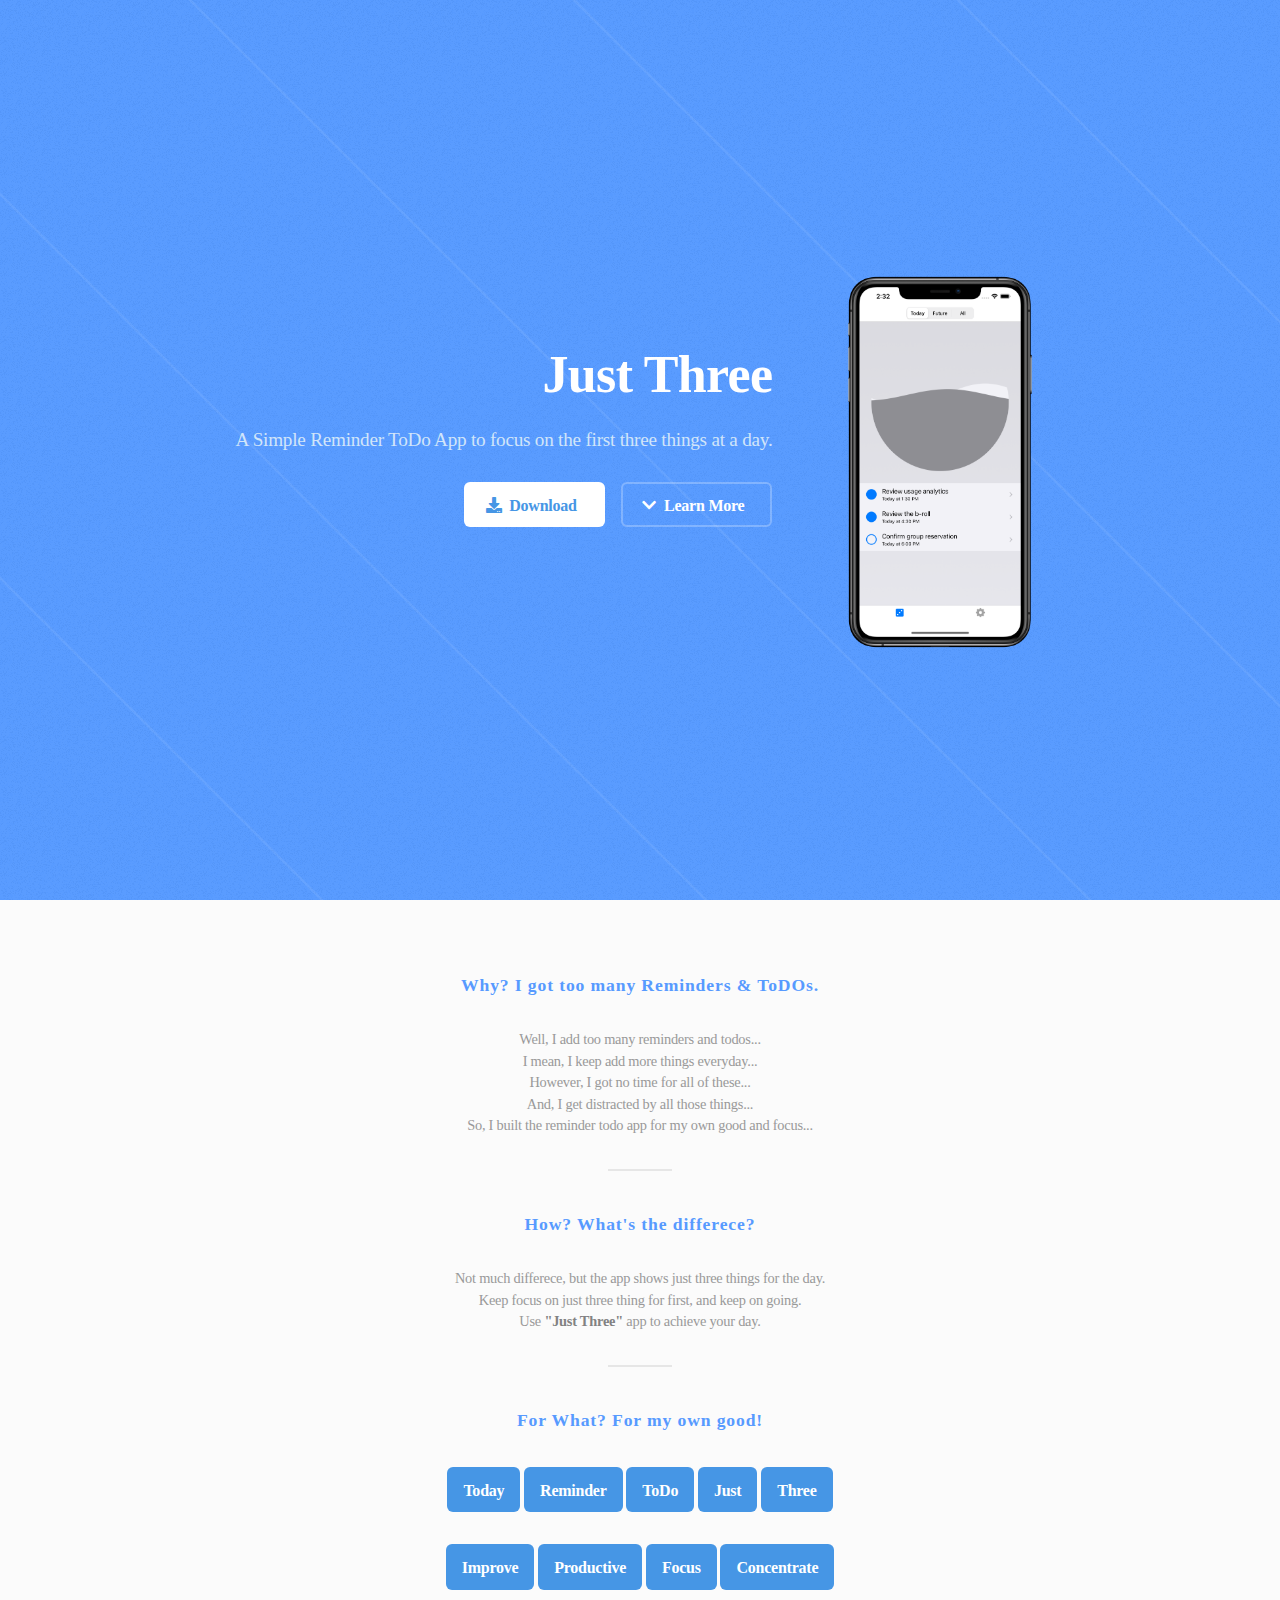
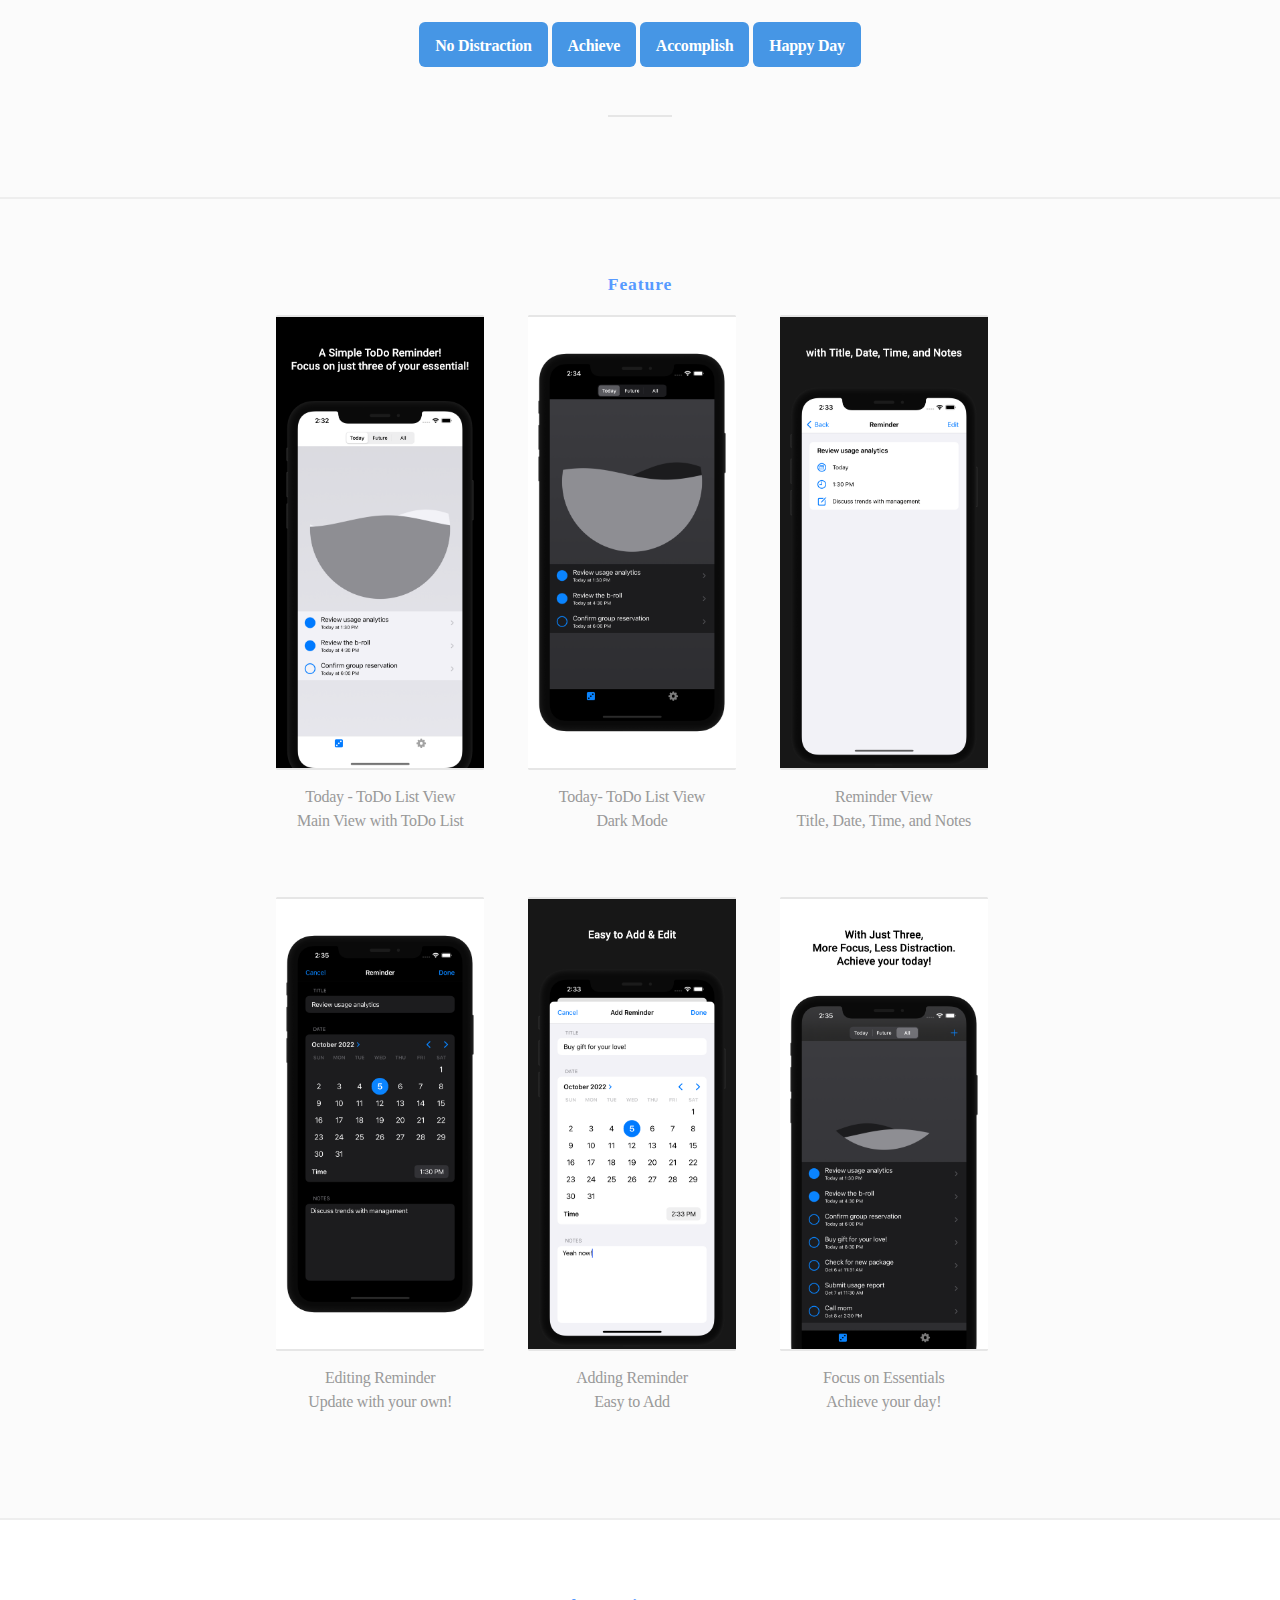
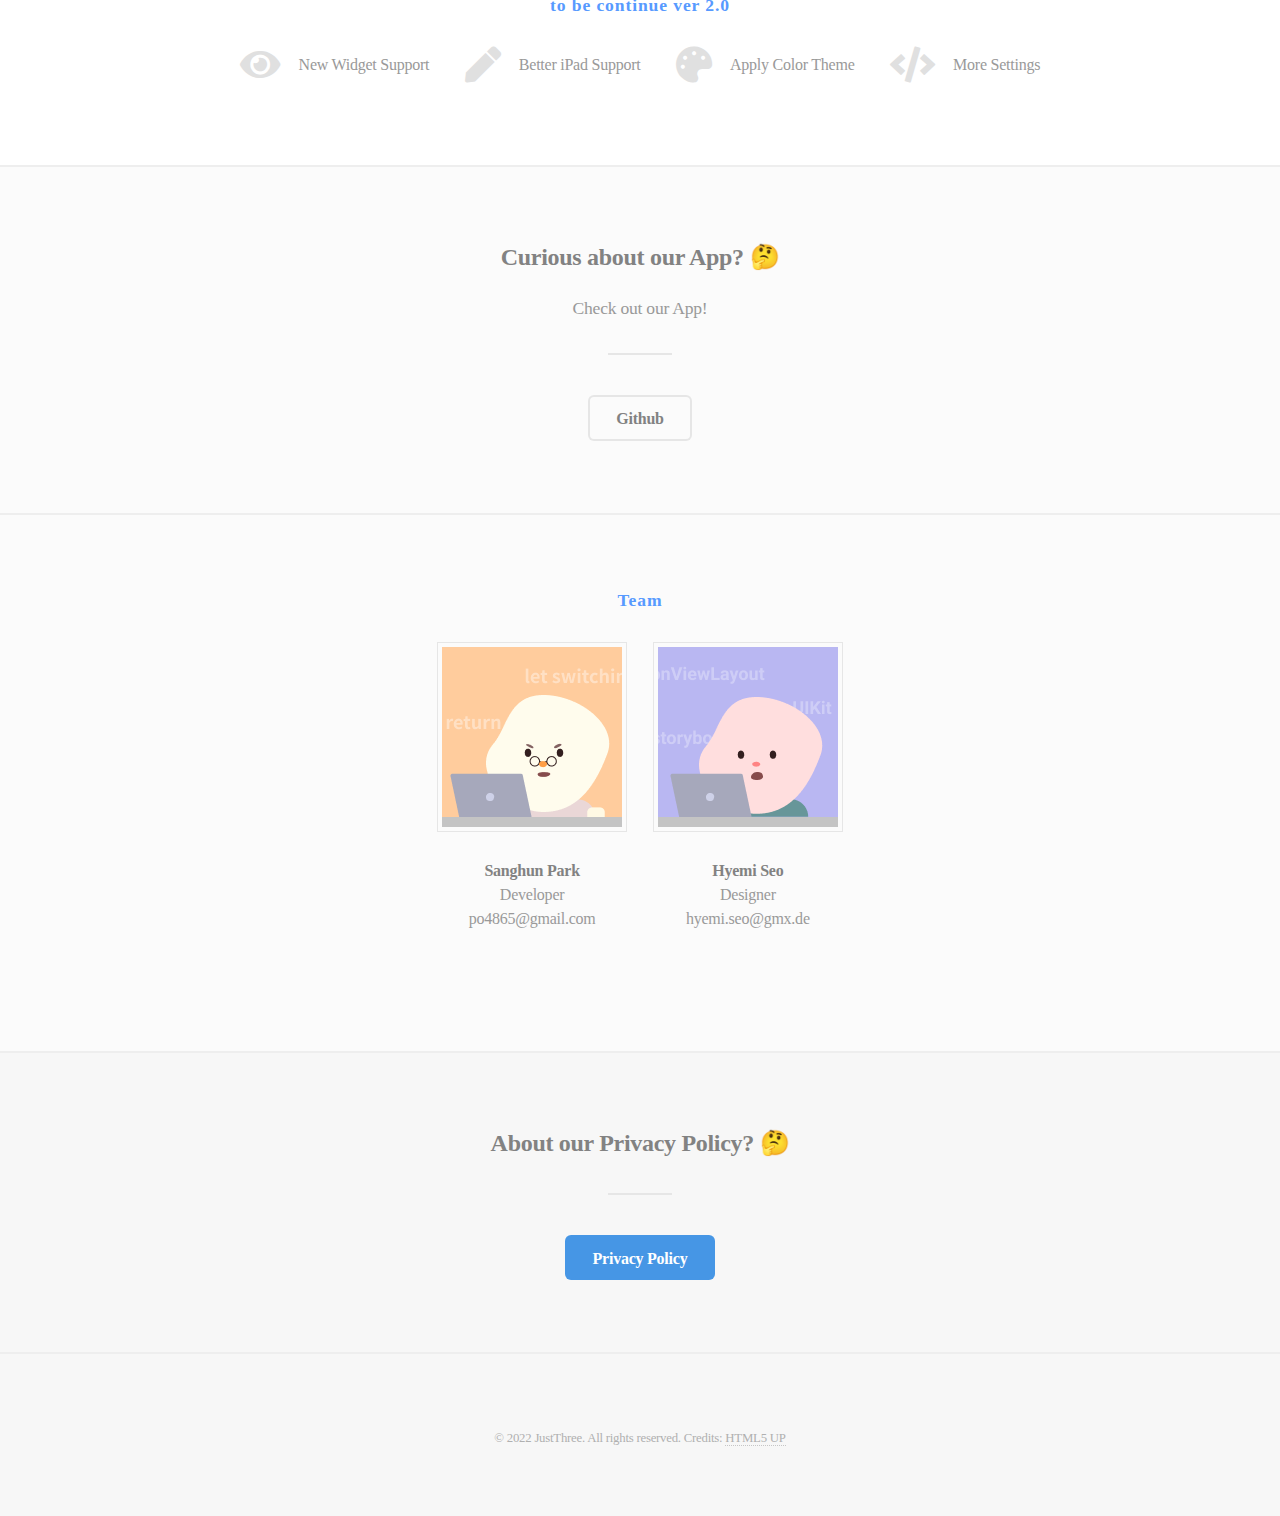
==== docs/index.html @ c0a7513e "feat: Create support page" ====
<!DOCTYPE HTML>
<!--
	Fractal by HTML5 UP
	html5up.net | @ajlkn
	Free for personal and commercial use under the CCA 3.0 license (html5up.net/license)
-->
<html>
	<head>
		<title>Just Three</title>
		<meta charset="utf-8" />
		<meta name="viewport" content="width=device-width, initial-scale=1, user-scalable=no" />
		<meta name="apple-itunes-app" content="app-id=1629143360">
		<link rel="stylesheet" href="assets/css/main.css" />
		<noscript><link rel="stylesheet" href="assets/css/noscript.css" /></noscript>
	</head>
	<body class="is-preload">

		<!-- Header -->
		<header id="header">
			<div class="content">
				<h1>Just Three</h1>
				<p>A Simple Reminder ToDo App to focus on the first three things at a day.</p>
				<ul class="actions">
					<li><a href="" class="button primary icon solid fa-download">Download</a></li>
					<li><a href="#one" class="button icon solid fa-chevron-down scrolly">Learn More</a></li>
				</ul>
			</div>
			<div class="image phone">
				<div class="inner">
					<img src="images/iPhone11ProMax.png" alt="" />
				</div>
			</div>
		</header>

		<!-- One -->
		<section id="one" class="wrapper style2 special">
			<!-- <header class="major">
				<ul calss="icons major">
					<li class="icon"><a href="https://apps.apple.com/app/home-poker-table/id1629143360?itscg=30200&amp;itsct=apps_box_appicon" style="width: 170px; height: 170px; border-radius: 22%; overflow: hidden; display: inline-block; vertical-align: middle;"><img src="images/180.png" alt="Home Poker Table" style="width: 170px; height: 170px; border-radius: 22%; overflow: hidden; display: inline-block; vertical-align: middle;"></a></li>
					<br>
					<li class="icon"><a href="https://apps.apple.com/app/home-poker-table/id1629143360?itsct=apps_box_badge&amp;itscg=30200" style="display: inline-block; overflow: hidden; border-radius: 13px; width: 250px; height: 83px;"><img src="https://tools.applemediaservices.com/api/badges/download-on-the-app-store/black/en-us?size=250x83&amp;releaseDate=1655510400&h=4ddcec1b64994e80074b98a6b613c5dd" alt="Download on the App Store" style="border-radius: 13px; width: 250px; height: 83px;"></a></li>
				</ul>
			</header> -->
			<header class="major">
				<h4>Why? I got too many Reminders & ToDOs.</h4>
				<p>
					<br>Well, I add too many reminders and todos...
					<br>I mean, I keep add more things everyday...
					<br>However, I got no time for all of these...
					<br>And, I get distracted by all those things...
					<br>So, I built the reminder todo app for my own good and focus...
				</p>
			</header>
			<header class="major">
				<h4>How? What's the differece?</h4>
				<p>
					<br>Not much differece, but the app shows just three things for the day.
					<br>Keep focus on just three thing for first, and keep on going.
					<br>Use <strong>"Just Three"</strong> app to achieve your day.
				</p>
			</header>
			<header class="major">
				<h4>For What? For my own good!</h4>
				<ul class="icons labeled">
					<li class="button primary icon solid">Today</li>
					<li class="button primary icon solid">Reminder</li>
					<li class="button primary icon solid">ToDo</li>
					<li class="button primary icon solid">Just</li>
					<li class="button primary icon solid">Three</li>
					<br>
					<li class="button primary icon solid">Improve</li>
					<li class="button primary icon solid">Productive</li>
					<li class="button primary icon solid">Focus</li>
					<li class="button primary icon solid">Concentrate</li>
					<br>
					<li class="button primary icon solid">No Distraction</li>
					<li class="button primary icon solid">Achieve</li>
					<li class="button primary icon solid">Accomplish</li>
					<li class="button primary icon solid">Happy Day</li>
				</ul>
			</header>
		</section>

		<!-- Two -->
		<section id="two" class="wrapper style2 special">
			<h4>Feature</h4>
			<ul class="icons major">
				<li>
					<div class="image phone">
						<img src="images/screenshots/0.png" alt>
					</div>
					<div class="content">
						<p>
							Today - ToDo List View<br>Main View with ToDo List
						</p>
					</div>
				</li>
				<li>
					<div class="image phone">
						<img src="images/screenshots/1.png" alt>
					</div>
					<div class="content">
						<p>
							Today- ToDo List View<br>Dark Mode
						</p>
					</div>
				</li>
				<li>
					<div class="image phone">
						<img src="images/screenshots/2.png" alt>
					</div>
					<div class="content">
						<p>
							Reminder View<br>Title, Date, Time, and Notes
						</p>
					</div>
				</li>
			</ul>
			<ul class="icons major">
				<li>
					<div class="image phone">
						<img src="images/screenshots/3.png" alt>
					</div>
					<div class="content">
						<p>
							Editing Reminder<br>Update with your own!
						</p>
					</div>
				</li>
				<li>
					<div class="image phone">
						<img src="images/screenshots/4.png" alt>
					</div>
					<div class="content">
						<p>
							Adding Reminder<br>Easy to Add
						</p>
					</div>
				</li>
				<li>
					<div class="image phone">
						<img src="images/screenshots/5.png" alt>
					</div>
					<div class="content">
						<p>
							Focus on Essentials<br>Achieve your day!
						</p>
					</div>
				</li>
			</ul>
		</section>

		<!-- Three -->
		<!-- <section id="three" class="wrapper">
			<div class="inner alt">
				<div class="col-12"><span class="image fit"><img src="images/feature_01.png" alt="" /></span></div>
				<div class="col-12"><span class="image fit"><img src="images/feature_02.png" alt="" /></span></div>
				<div class="col-12"><span class="image fit"><img src="images/feature_03.png" alt="" /></span></div>
			</div>
		</section> -->

		<!-- Four -->
		<section id="four" class="wrapper special">
			<h4>to be continue ver 2.0</h4>
			<ul class="icons labeled">
				<li><span class="icon solid fa-eye"><span class="label">New Widget Support</span></span></li>
				<li><span class="icon solid fa-pen"><span class="label">Better iPad Support</span></span></li>
				<li><span class="icon solid fa-palette"><span class="label">Apply Color Theme</span></span></li>
				<li><span class="icon solid fa-code"><span class="label">More Settings</span></span></li>
			</ul>
		</section>

		<!-- Five -->
		<section id="five" class="wrapper style2 special">
			<header class="major">
				<h3><b>Curious about our App? 🤔</b></h3>
				<p>Check out our App!</p>
			</header>
			<ul class="actions special">
				<!-- <li><a href="https://apps.apple.com/app/home-poker-table/id1629143360" class="button primary icon solid fa-download">App Store</a></li> -->
				<li><a href="https://github.com/san-ghun/JustThree" class="button">Github</a></li>
			</ul>
		</section>

		<!-- Six -->
		<section id="six" class="wrapper style2 special">
			<ul class="icons labeled">
				<h4>Team</h4>
				<li>
					<div class="col-4"><span class="image fit"><img src="images/character_02.png" alt="" /></span></div>
					<p><b>Sanghun Park</b><br>Developer<br>po4865@gmail.com</p>
				</li>
				<li>
					<div class="col-4"><span class="image fit"><img src="images/character_03.png" alt="" /></span></div>
					<p><b>Hyemi Seo</b><br>Designer<br>hyemi.seo@gmx.de</p>
				</li>
			</ul>
		</section>

		<!-- Seven -->
		<section id="seven" class="wrapper style3 special">
			<header class="major">
				<h3><b>About our Privacy Policy? 🤔</b></h3>
			</header>
			<ul class="actions special">
				<li><a href="/JustThree/pp.html" class="button primary">Privacy Policy</a></li>
			</ul>
		</section>

		<!-- <section id="seven" class="wrapper style3 special">
			<header class="major">
				<h2>The Privacy Policy</h2>
				<p>
					<br>Home Poker Table app does not store your data.
					<br>The app is not connected to any server or any thrid party service.
					<br>
					<br>If we change this in the future, we will always allow you to opt-in. 
					<br>That's all there is to understand.
				</p>
			</header>
		</section> -->

		<!-- Footer -->
		<footer id="footer">
			<!-- <ul class="icons">
				<li><a href="#" class="icon brands fa-facebook-f"><span class="label">Facebook</span></a></li>
				<li><a href="#" class="icon brands fa-twitter"><span class="label">Twitter</span></a></li>
				<li><a href="#" class="icon brands fa-instagram"><span class="label">Instagram</span></a></li>
			</ul> -->
			<p class="copyright">&copy; 2022 JustThree. All rights reserved. Credits: <a href="http://html5up.net">HTML5 UP</a></p>
		</footer>

		<!-- Scripts -->
		<script src="assets/js/jquery.min.js"></script>
		<script src="assets/js/jquery.scrolly.min.js"></script>
		<script src="assets/js/browser.min.js"></script>
		<script src="assets/js/breakpoints.min.js"></script>
		<script src="assets/js/util.js"></script>
		<script src="assets/js/main.js"></script>

	</body>
</html>
---- docs/assets/css/main.css ----
@import url(fontawesome-all.min.css);
@import url(//spoqa.github.io/spoqa-han-sans/css/SpoqaHanSans-kr.css);

/*
	Fractal by HTML5 UP
	html5up.net | @ajlkn
	Free for personal and commercial use under the CCA 3.0 license (html5up.net/license)
*/

html, body, div, span, applet, object,
iframe, h1, h2, h3, h4, h5, h6, p, blockquote,
pre, a, abbr, acronym, address, big, cite,
code, del, dfn, em, img, ins, kbd, q, s, samp,
small, strike, strong, sub, sup, tt, var, b,
u, i, center, dl, dt, dd, ol, ul, li, fieldset,
form, label, legend, table, caption, tbody,
tfoot, thead, tr, th, td, article, aside,
canvas, details, embed, figure, figcaption,
footer, header, hgroup, menu, nav, output, ruby,
section, summary, time, mark, audio, video {
	margin: 0;
	padding: 0;
	border: 0;
	font-size: 100%;
	font: inherit;
	vertical-align: baseline;}

article, aside, details, figcaption, figure,
footer, header, hgroup, menu, nav, section {
	display: block;}

body {
	line-height: 1;
}

ol, ul {
	list-style: none;
}

blockquote, q {
	quotes: none;
}

	blockquote:before, blockquote:after, q:before, q:after {
		content: '';
		content: none;
	}

table {
	border-collapse: collapse;
	border-spacing: 0;
}

body {
	-webkit-text-size-adjust: none;
}

mark {
	background-color: transparent;
	color: inherit;
}

input::-moz-focus-inner {
	border: 0;
	padding: 0;
}

input, select, textarea {
	-moz-appearance: none;
	-webkit-appearance: none;
	-ms-appearance: none;
	appearance: none;
}

/* Basic */

	@-ms-viewport {
		width: device-width;
	}

	body {
		-ms-overflow-style: scrollbar;
	}

	@media screen and (max-width: 360px) {

		html, body {
			min-width: 320px;
		}

	}

	html {
		box-sizing: border-box;
	}

	*, *:before, *:after {
		box-sizing: inherit;
	}

	body {
		background: #ffffff;
	}

		body.is-preload *, body.is-preload *:before, body.is-preload *:after {
			-moz-animation: none !important;
			-webkit-animation: none !important;
			-ms-animation: none !important;
			animation: none !important;
			-moz-transition: none !important;
			-webkit-transition: none !important;
			-ms-transition: none !important;
			transition: none !important;
		}

/* Type */

	body {
		color: #999999;
	}

	html, input, select, textarea {
		font-size: 16pt;
	}

		@media screen and (max-width: 1680px) {

			html, input, select, textarea {
				font-size: 13pt;
			}

		}

		@media screen and (max-width: 1280px) {

			html, input, select, textarea {
				font-size: 12pt;
			}

		}

		@media screen and (max-width: 360px) {

			html, input, select, textarea {
				font-size: 11pt;
			}

		}

	body, input, select, textarea {
		font-family: 'Spoqa Han Sans', 'Sans-serif';;
		font-weight: normal;
		line-height: 1.5em;
		letter-spacing: -0.015em;
	}

	a {
		-moz-transition: color 0.2s ease-in-out, border-bottom-color 0.2s ease-in-out;
		-webkit-transition: color 0.2s ease-in-out, border-bottom-color 0.2s ease-in-out;
		-ms-transition: color 0.2s ease-in-out, border-bottom-color 0.2s ease-in-out;
		transition: color 0.2s ease-in-out, border-bottom-color 0.2s ease-in-out;
		text-decoration: none;
		border-bottom: dotted 1px;
	}

		a:hover {
			border-bottom-color: transparent !important;
		}

	strong, b {
		font-weight: bold;
	}

	em, i {
		font-style: italic;
	}

	p {
		margin: 0 0 2em 0;
	}

	h1, h2, h3, h4, h5, h6 {
		font-weight: normal;
		line-height: 1em;
		margin: 0 0 1em 0;
		letter-spacing: -0.0125em;
	}

	h4 {
		font-weight: bold;
	}
		h1 a, h2 a, h3 a, h4 a, h5 a, h6 a {
			color: inherit;
			text-decoration: none;
			border-bottom: none;
		}

		/* @media screen and (max-width: 980px) {

			h1 br, h2 br, h3 br, h4 br, h5 br, h6 br {
				display: none;
			}

		} */

	h2 {
		font-size: 1.75em;
		line-height: 1.5em;
	}

	h3 {
		font-size: 1.5em;
		line-height: 1.5em;
	}

	h4 {
		font-size: 1.1em;
		line-height: 1.5em;
		letter-spacing: 0.05em;
	}

	h5 {
		font-size: 0.9em;
		line-height: 1.5em;
	}

	h6 {
		font-size: 0.7em;
		line-height: 1.5em;
	}

	@media screen and (max-width: 736px) {

		h2 {
			font-size: 1.25em;
		}

		h3 {
			font-size: 1.2em;
		}

		h4 {
			font-size: 1em;
			letter-spacing: 0.1em;
		}

	}

	sub {
		font-size: 0.8em;
		position: relative;
		top: 0.5em;
	}

	sup {
		font-size: 0.8em;
		position: relative;
		top: -0.5em;
	}

	blockquote {
		border-left-style: solid;
		border-left-width: 4px;
		font-style: italic;
		margin: 0 0 2em 0;
		padding: 0.5em 0 0.5em 2em;
	}

	code {
		border-radius: 6px;
		border-style: solid;
		border-width: 1px;
		font-family: "Courier New", monospace;
		font-size: 0.9em;
		margin: 0 0.25em;
		padding: 0.25em 0.65em;
	}

	pre {
		-webkit-overflow-scrolling: touch;
		font-family: "Courier New", monospace;
		font-size: 0.9em;
		margin: 0 0 2em 0;
	}

		pre code {
			display: block;
			line-height: 1.75em;
			padding: 1em 1.5em;
			overflow-x: auto;
		}

	hr {
		border: 0;
		border-bottom-style: solid;
		border-bottom-width: 1px;
		margin: 2em 0;
	}

		hr.major {
			margin: 3em 0;
		}

	.align-left {
		text-align: left;
	}

	.align-center {
		text-align: center;
	}

	.align-right {
		text-align: right;
	}

	input, select, textarea {
		color: #999999;
	}

	a {
		color: inherit;
		border-bottom-color: #d6d6d6;
	}

		a:hover {
			color: #4696e5;
		}

	strong, b {
		color: #828282;
	}

	h1, h2, h3, h5, h6 {
		color: #828282;
	}

	h4 {
		color: #579AFF;
	}

	blockquote {
		border-left-color: #e6e6e6;
	}

	code {
		background: rgba(144, 144, 144, 0.075);
		border-color: #e6e6e6;
	}

	hr {
		border-bottom-color: #e6e6e6;
	}

/* Row */

	.row {
		display: flex;
		flex-wrap: wrap;
		box-sizing: border-box;
		align-items: stretch;
	}

		.row > * {
			box-sizing: border-box;
		}

		.row.gtr-uniform > * > :last-child {
			margin-bottom: 0;
		}

		.row.aln-left {
			justify-content: flex-start;
		}

		.row.aln-center {
			justify-content: center;
		}

		.row.aln-right {
			justify-content: flex-end;
		}

		.row.aln-top {
			align-items: flex-start;
		}

		.row.aln-middle {
			align-items: center;
		}

		.row.aln-bottom {
			align-items: flex-end;
		}

		.row > .imp {
			order: -1;
		}

		.row > .col-1 {
			width: 8.33333%;
		}

		.row > .off-1 {
			margin-left: 8.33333%;
		}

		.row > .col-2 {
			width: 16.66667%;
		}

		.row > .off-2 {
			margin-left: 16.66667%;
		}

		.row > .col-3 {
			width: 25%;
		}

		.row > .off-3 {
			margin-left: 25%;
		}

		.row > .col-4 {
			width: 33.33333%;
		}

		.row > .off-4 {
			margin-left: 33.33333%;
		}

		.row > .col-5 {
			width: 41.66667%;
		}

		.row > .off-5 {
			margin-left: 41.66667%;
		}

		.row > .col-6 {
			width: 50%;
		}

		.row > .off-6 {
			margin-left: 50%;
		}

		.row > .col-7 {
			width: 58.33333%;
		}

		.row > .off-7 {
			margin-left: 58.33333%;
		}

		.row > .col-8 {
			width: 66.66667%;
		}

		.row > .off-8 {
			margin-left: 66.66667%;
		}

		.row > .col-9 {
			width: 75%;
		}

		.row > .off-9 {
			margin-left: 75%;
		}

		.row > .col-10 {
			width: 83.33333%;
		}

		.row > .off-10 {
			margin-left: 83.33333%;
		}

		.row > .col-11 {
			width: 91.66667%;
		}

		.row > .off-11 {
			margin-left: 91.66667%;
		}

		.row > .col-12 {
			width: 100%;
		}

		.row > .off-12 {
			margin-left: 100%;
		}

		.row.gtr-0 {
			margin-top: 0;
			margin-left: 0em;
		}

			.row.gtr-0 > * {
				padding: 0 0 0 0em;
			}

			.row.gtr-0.gtr-uniform {
				margin-top: 0em;
			}

				.row.gtr-0.gtr-uniform > * {
					padding-top: 0em;
				}

		.row.gtr-25 {
			margin-top: 0;
			margin-left: -0.375em;
		}

			.row.gtr-25 > * {
				padding: 0 0 0 0.375em;
			}

			.row.gtr-25.gtr-uniform {
				margin-top: -0.375em;
			}

				.row.gtr-25.gtr-uniform > * {
					padding-top: 0.375em;
				}

		.row.gtr-50 {
			margin-top: 0;
			margin-left: -0.75em;
		}

			.row.gtr-50 > * {
				padding: 0 0 0 0.75em;
			}

			.row.gtr-50.gtr-uniform {
				margin-top: -0.75em;
			}

				.row.gtr-50.gtr-uniform > * {
					padding-top: 0.75em;
				}

		.row {
			margin-top: 0;
			margin-left: -1.5em;
		}

			.row > * {
				padding: 0 0 0 1.5em;
			}

			.row.gtr-uniform {
				margin-top: -1.5em;
			}

				.row.gtr-uniform > * {
					padding-top: 1.5em;
				}

		.row.gtr-150 {
			margin-top: 0;
			margin-left: -2.25em;
		}

			.row.gtr-150 > * {
				padding: 0 0 0 2.25em;
			}

			.row.gtr-150.gtr-uniform {
				margin-top: -2.25em;
			}

				.row.gtr-150.gtr-uniform > * {
					padding-top: 2.25em;
				}

		.row.gtr-200 {
			margin-top: 0;
			margin-left: -3em;
		}

			.row.gtr-200 > * {
				padding: 0 0 0 3em;
			}

			.row.gtr-200.gtr-uniform {
				margin-top: -3em;
			}

				.row.gtr-200.gtr-uniform > * {
					padding-top: 3em;
				}

		@media screen and (max-width: 1680px) {

			.row {
				display: flex;
				flex-wrap: wrap;
				box-sizing: border-box;
				align-items: stretch;
			}

				.row > * {
					box-sizing: border-box;
				}

				.row.gtr-uniform > * > :last-child {
					margin-bottom: 0;
				}

				.row.aln-left {
					justify-content: flex-start;
				}

				.row.aln-center {
					justify-content: center;
				}

				.row.aln-right {
					justify-content: flex-end;
				}

				.row.aln-top {
					align-items: flex-start;
				}

				.row.aln-middle {
					align-items: center;
				}

				.row.aln-bottom {
					align-items: flex-end;
				}

				.row > .imp-xlarge {
					order: -1;
				}

				.row > .col-1-xlarge {
					width: 8.33333%;
				}

				.row > .off-1-xlarge {
					margin-left: 8.33333%;
				}

				.row > .col-2-xlarge {
					width: 16.66667%;
				}

				.row > .off-2-xlarge {
					margin-left: 16.66667%;
				}

				.row > .col-3-xlarge {
					width: 25%;
				}

				.row > .off-3-xlarge {
					margin-left: 25%;
				}

				.row > .col-4-xlarge {
					width: 33.33333%;
				}

				.row > .off-4-xlarge {
					margin-left: 33.33333%;
				}

				.row > .col-5-xlarge {
					width: 41.66667%;
				}

				.row > .off-5-xlarge {
					margin-left: 41.66667%;
				}

				.row > .col-6-xlarge {
					width: 50%;
				}

				.row > .off-6-xlarge {
					margin-left: 50%;
				}

				.row > .col-7-xlarge {
					width: 58.33333%;
				}

				.row > .off-7-xlarge {
					margin-left: 58.33333%;
				}

				.row > .col-8-xlarge {
					width: 66.66667%;
				}

				.row > .off-8-xlarge {
					margin-left: 66.66667%;
				}

				.row > .col-9-xlarge {
					width: 75%;
				}

				.row > .off-9-xlarge {
					margin-left: 75%;
				}

				.row > .col-10-xlarge {
					width: 83.33333%;
				}

				.row > .off-10-xlarge {
					margin-left: 83.33333%;
				}

				.row > .col-11-xlarge {
					width: 91.66667%;
				}

				.row > .off-11-xlarge {
					margin-left: 91.66667%;
				}

				.row > .col-12-xlarge {
					width: 100%;
				}

				.row > .off-12-xlarge {
					margin-left: 100%;
				}

				.row.gtr-0 {
					margin-top: 0;
					margin-left: 0em;
				}

					.row.gtr-0 > * {
						padding: 0 0 0 0em;
					}

					.row.gtr-0.gtr-uniform {
						margin-top: 0em;
					}

						.row.gtr-0.gtr-uniform > * {
							padding-top: 0em;
						}

				.row.gtr-25 {
					margin-top: 0;
					margin-left: -0.375em;
				}

					.row.gtr-25 > * {
						padding: 0 0 0 0.375em;
					}

					.row.gtr-25.gtr-uniform {
						margin-top: -0.375em;
					}

						.row.gtr-25.gtr-uniform > * {
							padding-top: 0.375em;
						}

				.row.gtr-50 {
					margin-top: 0;
					margin-left: -0.75em;
				}

					.row.gtr-50 > * {
						padding: 0 0 0 0.75em;
					}

					.row.gtr-50.gtr-uniform {
						margin-top: -0.75em;
					}

						.row.gtr-50.gtr-uniform > * {
							padding-top: 0.75em;
						}

				.row {
					margin-top: 0;
					margin-left: -1.5em;
				}

					.row > * {
						padding: 0 0 0 1.5em;
					}

					.row.gtr-uniform {
						margin-top: -1.5em;
					}

						.row.gtr-uniform > * {
							padding-top: 1.5em;
						}

				.row.gtr-150 {
					margin-top: 0;
					margin-left: -2.25em;
				}

					.row.gtr-150 > * {
						padding: 0 0 0 2.25em;
					}

					.row.gtr-150.gtr-uniform {
						margin-top: -2.25em;
					}

						.row.gtr-150.gtr-uniform > * {
							padding-top: 2.25em;
						}

				.row.gtr-200 {
					margin-top: 0;
					margin-left: -3em;
				}

					.row.gtr-200 > * {
						padding: 0 0 0 3em;
					}

					.row.gtr-200.gtr-uniform {
						margin-top: -3em;
					}

						.row.gtr-200.gtr-uniform > * {
							padding-top: 3em;
						}

		}

		@media screen and (max-width: 1280px) {

			.row {
				display: flex;
				flex-wrap: wrap;
				box-sizing: border-box;
				align-items: stretch;
			}

				.row > * {
					box-sizing: border-box;
				}

				.row.gtr-uniform > * > :last-child {
					margin-bottom: 0;
				}

				.row.aln-left {
					justify-content: flex-start;
				}

				.row.aln-center {
					justify-content: center;
				}

				.row.aln-right {
					justify-content: flex-end;
				}

				.row.aln-top {
					align-items: flex-start;
				}

				.row.aln-middle {
					align-items: center;
				}

				.row.aln-bottom {
					align-items: flex-end;
				}

				.row > .imp-large {
					order: -1;
				}

				.row > .col-1-large {
					width: 8.33333%;
				}

				.row > .off-1-large {
					margin-left: 8.33333%;
				}

				.row > .col-2-large {
					width: 16.66667%;
				}

				.row > .off-2-large {
					margin-left: 16.66667%;
				}

				.row > .col-3-large {
					width: 25%;
				}

				.row > .off-3-large {
					margin-left: 25%;
				}

				.row > .col-4-large {
					width: 33.33333%;
				}

				.row > .off-4-large {
					margin-left: 33.33333%;
				}

				.row > .col-5-large {
					width: 41.66667%;
				}

				.row > .off-5-large {
					margin-left: 41.66667%;
				}

				.row > .col-6-large {
					width: 50%;
				}

				.row > .off-6-large {
					margin-left: 50%;
				}

				.row > .col-7-large {
					width: 58.33333%;
				}

				.row > .off-7-large {
					margin-left: 58.33333%;
				}

				.row > .col-8-large {
					width: 66.66667%;
				}

				.row > .off-8-large {
					margin-left: 66.66667%;
				}

				.row > .col-9-large {
					width: 75%;
				}

				.row > .off-9-large {
					margin-left: 75%;
				}

				.row > .col-10-large {
					width: 83.33333%;
				}

				.row > .off-10-large {
					margin-left: 83.33333%;
				}

				.row > .col-11-large {
					width: 91.66667%;
				}

				.row > .off-11-large {
					margin-left: 91.66667%;
				}

				.row > .col-12-large {
					width: 100%;
				}

				.row > .off-12-large {
					margin-left: 100%;
				}

				.row.gtr-0 {
					margin-top: 0;
					margin-left: 0em;
				}

					.row.gtr-0 > * {
						padding: 0 0 0 0em;
					}

					.row.gtr-0.gtr-uniform {
						margin-top: 0em;
					}

						.row.gtr-0.gtr-uniform > * {
							padding-top: 0em;
						}

				.row.gtr-25 {
					margin-top: 0;
					margin-left: -0.375em;
				}

					.row.gtr-25 > * {
						padding: 0 0 0 0.375em;
					}

					.row.gtr-25.gtr-uniform {
						margin-top: -0.375em;
					}

						.row.gtr-25.gtr-uniform > * {
							padding-top: 0.375em;
						}

				.row.gtr-50 {
					margin-top: 0;
					margin-left: -0.75em;
				}

					.row.gtr-50 > * {
						padding: 0 0 0 0.75em;
					}

					.row.gtr-50.gtr-uniform {
						margin-top: -0.75em;
					}

						.row.gtr-50.gtr-uniform > * {
							padding-top: 0.75em;
						}

				.row {
					margin-top: 0;
					margin-left: -1.5em;
				}

					.row > * {
						padding: 0 0 0 1.5em;
					}

					.row.gtr-uniform {
						margin-top: -1.5em;
					}

						.row.gtr-uniform > * {
							padding-top: 1.5em;
						}

				.row.gtr-150 {
					margin-top: 0;
					margin-left: -2.25em;
				}

					.row.gtr-150 > * {
						padding: 0 0 0 2.25em;
					}

					.row.gtr-150.gtr-uniform {
						margin-top: -2.25em;
					}

						.row.gtr-150.gtr-uniform > * {
							padding-top: 2.25em;
						}

				.row.gtr-200 {
					margin-top: 0;
					margin-left: -3em;
				}

					.row.gtr-200 > * {
						padding: 0 0 0 3em;
					}

					.row.gtr-200.gtr-uniform {
						margin-top: -3em;
					}

						.row.gtr-200.gtr-uniform > * {
							padding-top: 3em;
						}

		}

		@media screen and (max-width: 980px) {

			.row {
				display: flex;
				flex-wrap: wrap;
				box-sizing: border-box;
				align-items: stretch;
			}

				.row > * {
					box-sizing: border-box;
				}

				.row.gtr-uniform > * > :last-child {
					margin-bottom: 0;
				}

				.row.aln-left {
					justify-content: flex-start;
				}

				.row.aln-center {
					justify-content: center;
				}

				.row.aln-right {
					justify-content: flex-end;
				}

				.row.aln-top {
					align-items: flex-start;
				}

				.row.aln-middle {
					align-items: center;
				}

				.row.aln-bottom {
					align-items: flex-end;
				}

				.row > .imp-medium {
					order: -1;
				}

				.row > .col-1-medium {
					width: 8.33333%;
				}

				.row > .off-1-medium {
					margin-left: 8.33333%;
				}

				.row > .col-2-medium {
					width: 16.66667%;
				}

				.row > .off-2-medium {
					margin-left: 16.66667%;
				}

				.row > .col-3-medium {
					width: 25%;
				}

				.row > .off-3-medium {
					margin-left: 25%;
				}

				.row > .col-4-medium {
					width: 33.33333%;
				}

				.row > .off-4-medium {
					margin-left: 33.33333%;
				}

				.row > .col-5-medium {
					width: 41.66667%;
				}

				.row > .off-5-medium {
					margin-left: 41.66667%;
				}

				.row > .col-6-medium {
					width: 50%;
				}

				.row > .off-6-medium {
					margin-left: 50%;
				}

				.row > .col-7-medium {
					width: 58.33333%;
				}

				.row > .off-7-medium {
					margin-left: 58.33333%;
				}

				.row > .col-8-medium {
					width: 66.66667%;
				}

				.row > .off-8-medium {
					margin-left: 66.66667%;
				}

				.row > .col-9-medium {
					width: 75%;
				}

				.row > .off-9-medium {
					margin-left: 75%;
				}

				.row > .col-10-medium {
					width: 83.33333%;
				}

				.row > .off-10-medium {
					margin-left: 83.33333%;
				}

				.row > .col-11-medium {
					width: 91.66667%;
				}

				.row > .off-11-medium {
					margin-left: 91.66667%;
				}

				.row > .col-12-medium {
					width: 100%;
				}

				.row > .off-12-medium {
					margin-left: 100%;
				}

				.row.gtr-0 {
					margin-top: 0;
					margin-left: 0em;
				}

					.row.gtr-0 > * {
						padding: 0 0 0 0em;
					}

					.row.gtr-0.gtr-uniform {
						margin-top: 0em;
					}

						.row.gtr-0.gtr-uniform > * {
							padding-top: 0em;
						}

				.row.gtr-25 {
					margin-top: 0;
					margin-left: -0.375em;
				}

					.row.gtr-25 > * {
						padding: 0 0 0 0.375em;
					}

					.row.gtr-25.gtr-uniform {
						margin-top: -0.375em;
					}

						.row.gtr-25.gtr-uniform > * {
							padding-top: 0.375em;
						}

				.row.gtr-50 {
					margin-top: 0;
					margin-left: -0.75em;
				}

					.row.gtr-50 > * {
						padding: 0 0 0 0.75em;
					}

					.row.gtr-50.gtr-uniform {
						margin-top: -0.75em;
					}

						.row.gtr-50.gtr-uniform > * {
							padding-top: 0.75em;
						}

				.row {
					margin-top: 0;
					margin-left: -1.5em;
				}

					.row > * {
						padding: 0 0 0 1.5em;
					}

					.row.gtr-uniform {
						margin-top: -1.5em;
					}

						.row.gtr-uniform > * {
							padding-top: 1.5em;
						}

				.row.gtr-150 {
					margin-top: 0;
					margin-left: -2.25em;
				}

					.row.gtr-150 > * {
						padding: 0 0 0 2.25em;
					}

					.row.gtr-150.gtr-uniform {
						margin-top: -2.25em;
					}

						.row.gtr-150.gtr-uniform > * {
							padding-top: 2.25em;
						}

				.row.gtr-200 {
					margin-top: 0;
					margin-left: -3em;
				}

					.row.gtr-200 > * {
						padding: 0 0 0 3em;
					}

					.row.gtr-200.gtr-uniform {
						margin-top: -3em;
					}

						.row.gtr-200.gtr-uniform > * {
							padding-top: 3em;
						}

		}

		@media screen and (max-width: 736px) {

			.row {
				display: flex;
				flex-wrap: wrap;
				box-sizing: border-box;
				align-items: stretch;
			}

				.row > * {
					box-sizing: border-box;
				}

				.row.gtr-uniform > * > :last-child {
					margin-bottom: 0;
				}

				.row.aln-left {
					justify-content: flex-start;
				}

				.row.aln-center {
					justify-content: center;
				}

				.row.aln-right {
					justify-content: flex-end;
				}

				.row.aln-top {
					align-items: flex-start;
				}

				.row.aln-middle {
					align-items: center;
				}

				.row.aln-bottom {
					align-items: flex-end;
				}

				.row > .imp-small {
					order: -1;
				}

				.row > .col-1-small {
					width: 8.33333%;
				}

				.row > .off-1-small {
					margin-left: 8.33333%;
				}

				.row > .col-2-small {
					width: 16.66667%;
				}

				.row > .off-2-small {
					margin-left: 16.66667%;
				}

				.row > .col-3-small {
					width: 25%;
				}

				.row > .off-3-small {
					margin-left: 25%;
				}

				.row > .col-4-small {
					width: 33.33333%;
				}

				.row > .off-4-small {
					margin-left: 33.33333%;
				}

				.row > .col-5-small {
					width: 41.66667%;
				}

				.row > .off-5-small {
					margin-left: 41.66667%;
				}

				.row > .col-6-small {
					width: 50%;
				}

				.row > .off-6-small {
					margin-left: 50%;
				}

				.row > .col-7-small {
					width: 58.33333%;
				}

				.row > .off-7-small {
					margin-left: 58.33333%;
				}

				.row > .col-8-small {
					width: 66.66667%;
				}

				.row > .off-8-small {
					margin-left: 66.66667%;
				}

				.row > .col-9-small {
					width: 75%;
				}

				.row > .off-9-small {
					margin-left: 75%;
				}

				.row > .col-10-small {
					width: 83.33333%;
				}

				.row > .off-10-small {
					margin-left: 83.33333%;
				}

				.row > .col-11-small {
					width: 91.66667%;
				}

				.row > .off-11-small {
					margin-left: 91.66667%;
				}

				.row > .col-12-small {
					width: 100%;
				}

				.row > .off-12-small {
					margin-left: 100%;
				}

				.row.gtr-0 {
					margin-top: 0;
					margin-left: 0em;
				}

					.row.gtr-0 > * {
						padding: 0 0 0 0em;
					}

					.row.gtr-0.gtr-uniform {
						margin-top: 0em;
					}

						.row.gtr-0.gtr-uniform > * {
							padding-top: 0em;
						}

				.row.gtr-25 {
					margin-top: 0;
					margin-left: -0.375em;
				}

					.row.gtr-25 > * {
						padding: 0 0 0 0.375em;
					}

					.row.gtr-25.gtr-uniform {
						margin-top: -0.375em;
					}

						.row.gtr-25.gtr-uniform > * {
							padding-top: 0.375em;
						}

				.row.gtr-50 {
					margin-top: 0;
					margin-left: -0.75em;
				}

					.row.gtr-50 > * {
						padding: 0 0 0 0.75em;
					}

					.row.gtr-50.gtr-uniform {
						margin-top: -0.75em;
					}

						.row.gtr-50.gtr-uniform > * {
							padding-top: 0.75em;
						}

				.row {
					margin-top: 0;
					margin-left: -1.5em;
				}

					.row > * {
						padding: 0 0 0 1.5em;
					}

					.row.gtr-uniform {
						margin-top: -1.5em;
					}

						.row.gtr-uniform > * {
							padding-top: 1.5em;
						}

				.row.gtr-150 {
					margin-top: 0;
					margin-left: -2.25em;
				}

					.row.gtr-150 > * {
						padding: 0 0 0 2.25em;
					}

					.row.gtr-150.gtr-uniform {
						margin-top: -2.25em;
					}

						.row.gtr-150.gtr-uniform > * {
							padding-top: 2.25em;
						}

				.row.gtr-200 {
					margin-top: 0;
					margin-left: -3em;
				}

					.row.gtr-200 > * {
						padding: 0 0 0 3em;
					}

					.row.gtr-200.gtr-uniform {
						margin-top: -3em;
					}

						.row.gtr-200.gtr-uniform > * {
							padding-top: 3em;
						}

		}

		@media screen and (max-width: 480px) {

			.row {
				display: flex;
				flex-wrap: wrap;
				box-sizing: border-box;
				align-items: stretch;
			}

				.row > * {
					box-sizing: border-box;
				}

				.row.gtr-uniform > * > :last-child {
					margin-bottom: 0;
				}

				.row.aln-left {
					justify-content: flex-start;
				}

				.row.aln-center {
					justify-content: center;
				}

				.row.aln-right {
					justify-content: flex-end;
				}

				.row.aln-top {
					align-items: flex-start;
				}

				.row.aln-middle {
					align-items: center;
				}

				.row.aln-bottom {
					align-items: flex-end;
				}

				.row > .imp-xsmall {
					order: -1;
				}

				.row > .col-1-xsmall {
					width: 8.33333%;
				}

				.row > .off-1-xsmall {
					margin-left: 8.33333%;
				}

				.row > .col-2-xsmall {
					width: 16.66667%;
				}

				.row > .off-2-xsmall {
					margin-left: 16.66667%;
				}

				.row > .col-3-xsmall {
					width: 25%;
				}

				.row > .off-3-xsmall {
					margin-left: 25%;
				}

				.row > .col-4-xsmall {
					width: 33.33333%;
				}

				.row > .off-4-xsmall {
					margin-left: 33.33333%;
				}

				.row > .col-5-xsmall {
					width: 41.66667%;
				}

				.row > .off-5-xsmall {
					margin-left: 41.66667%;
				}

				.row > .col-6-xsmall {
					width: 50%;
				}

				.row > .off-6-xsmall {
					margin-left: 50%;
				}

				.row > .col-7-xsmall {
					width: 58.33333%;
				}

				.row > .off-7-xsmall {
					margin-left: 58.33333%;
				}

				.row > .col-8-xsmall {
					width: 66.66667%;
				}

				.row > .off-8-xsmall {
					margin-left: 66.66667%;
				}

				.row > .col-9-xsmall {
					width: 75%;
				}

				.row > .off-9-xsmall {
					margin-left: 75%;
				}

				.row > .col-10-xsmall {
					width: 83.33333%;
				}

				.row > .off-10-xsmall {
					margin-left: 83.33333%;
				}

				.row > .col-11-xsmall {
					width: 91.66667%;
				}

				.row > .off-11-xsmall {
					margin-left: 91.66667%;
				}

				.row > .col-12-xsmall {
					width: 100%;
				}

				.row > .off-12-xsmall {
					margin-left: 100%;
				}

				.row.gtr-0 {
					margin-top: 0;
					margin-left: 0em;
				}

					.row.gtr-0 > * {
						padding: 0 0 0 0em;
					}

					.row.gtr-0.gtr-uniform {
						margin-top: 0em;
					}

						.row.gtr-0.gtr-uniform > * {
							padding-top: 0em;
						}

				.row.gtr-25 {
					margin-top: 0;
					margin-left: -0.375em;
				}

					.row.gtr-25 > * {
						padding: 0 0 0 0.375em;
					}

					.row.gtr-25.gtr-uniform {
						margin-top: -0.375em;
					}

						.row.gtr-25.gtr-uniform > * {
							padding-top: 0.375em;
						}

				.row.gtr-50 {
					margin-top: 0;
					margin-left: -0.75em;
				}

					.row.gtr-50 > * {
						padding: 0 0 0 0.75em;
					}

					.row.gtr-50.gtr-uniform {
						margin-top: -0.75em;
					}

						.row.gtr-50.gtr-uniform > * {
							padding-top: 0.75em;
						}

				.row {
					margin-top: 0;
					margin-left: -1.5em;
				}

					.row > * {
						padding: 0 0 0 1.5em;
					}

					.row.gtr-uniform {
						margin-top: -1.5em;
					}

						.row.gtr-uniform > * {
							padding-top: 1.5em;
						}

				.row.gtr-150 {
					margin-top: 0;
					margin-left: -2.25em;
				}

					.row.gtr-150 > * {
						padding: 0 0 0 2.25em;
					}

					.row.gtr-150.gtr-uniform {
						margin-top: -2.25em;
					}

						.row.gtr-150.gtr-uniform > * {
							padding-top: 2.25em;
						}

				.row.gtr-200 {
					margin-top: 0;
					margin-left: -3em;
				}

					.row.gtr-200 > * {
						padding: 0 0 0 3em;
					}

					.row.gtr-200.gtr-uniform {
						margin-top: -3em;
					}

						.row.gtr-200.gtr-uniform > * {
							padding-top: 3em;
						}

		}

/* Box */

	.box {
		border-radius: 6px;
		border: solid 1px #e6e6e6;
		margin-bottom: 2em;
		padding: 1.5em;
	}

		.box > :last-child,
		.box > :last-child > :last-child,
		.box > :last-child > :last-child > :last-child {
			margin-bottom: 0;
		}

		.box.alt {
			border: 0;
			border-radius: 0;
			padding: 0;
		}

/* Button */

	input[type="submit"],
	input[type="reset"],
	input[type="button"],
	button,
	.button {
		-moz-appearance: none;
		-webkit-appearance: none;
		-ms-appearance: none;
		appearance: none;
		-moz-transition: background-color 0.2s ease-in-out, color 0.2s ease-in-out;
		-webkit-transition: background-color 0.2s ease-in-out, color 0.2s ease-in-out;
		-ms-transition: background-color 0.2s ease-in-out, color 0.2s ease-in-out;
		transition: background-color 0.2s ease-in-out, color 0.2s ease-in-out;
		border-radius: 6px;
		border: 0;
		cursor: pointer;
		display: inline-block;
		font-weight: bold;
		height: 2.85em;
		line-height: 2.95em;
		padding: 0 1.75em;
		text-align: center;
		text-decoration: none;
		white-space: nowrap;
	}

		input[type="submit"].icon,
		input[type="reset"].icon,
		input[type="button"].icon,
		button.icon,
		.button.icon {
			padding-left: 1.35em;
		}

			input[type="submit"].icon:before,
			input[type="reset"].icon:before,
			input[type="button"].icon:before,
			button.icon:before,
			.button.icon:before {
				margin-right: 0.5em;
			}

		input[type="submit"].fit,
		input[type="reset"].fit,
		input[type="button"].fit,
		button.fit,
		.button.fit {
			width: 100%;
		}

		input[type="submit"].small,
		input[type="reset"].small,
		input[type="button"].small,
		button.small,
		.button.small {
			font-size: 0.8em;
		}

		input[type="submit"].large,
		input[type="reset"].large,
		input[type="button"].large,
		button.large,
		.button.large {
			font-size: 1.35em;
		}

		input[type="submit"].disabled, input[type="submit"]:disabled,
		input[type="reset"].disabled,
		input[type="reset"]:disabled,
		input[type="button"].disabled,
		input[type="button"]:disabled,
		button.disabled,
		button:disabled,
		.button.disabled,
		.button:disabled {
			pointer-events: none;
			cursor: default;
			opacity: 0.25;
		}

		@media screen and (max-width: 480px) {

			input[type="submit"].icon,
			input[type="reset"].icon,
			input[type="button"].icon,
			button.icon,
			.button.icon {
				padding: 0;
			}

		}

	@media screen and (max-width: 480px) and (orientation: portrait) {

		input[type="submit"],
		input[type="reset"],
		input[type="button"],
		button,
		.button {
			padding: 0;
		}

	}

	input[type="submit"],
	input[type="reset"],
	input[type="button"],
	button,
	.button {
		background-color: transparent;
		color: #828282 !important;
		box-shadow: inset 0 0 0 2px #e6e6e6;
	}

		input[type="submit"]:hover,
		input[type="reset"]:hover,
		input[type="button"]:hover,
		button:hover,
		.button:hover {
			background-color: rgba(144, 144, 144, 0.075);
		}

		input[type="submit"]:active,
		input[type="reset"]:active,
		input[type="button"]:active,
		button:active,
		.button:active {
			background-color: rgba(144, 144, 144, 0.15);
		}

		input[type="submit"].primary,
		input[type="reset"].primary,
		input[type="button"].primary,
		button.primary,
		.button.primary {
			box-shadow: none;
			background-color: #4696e5;
			color: #ffffff !important;
		}

			input[type="submit"].primary:hover,
			input[type="reset"].primary:hover,
			input[type="button"].primary:hover,
			button.primary:hover,
			.button.primary:hover {
				background-color: #5ca3e8;
			}

			input[type="submit"].primary:active,
			input[type="reset"].primary:active,
			input[type="button"].primary:active,
			button.primary:active,
			.button.primary:active {
				background-color: #3089e2;
			}

/* Form */

	form {
		margin: 0 0 2em 0;
	}

	label {
		display: block;
		font-size: 0.9em;
		font-weight: bold;
		margin: 0 0 1em 0;
	}

	input[type="text"],
	input[type="password"],
	input[type="email"],
	select,
	textarea {
		-moz-appearance: none;
		-webkit-appearance: none;
		-ms-appearance: none;
		appearance: none;
		border-radius: 6px;
		border: none;
		border-style: solid;
		border-width: 1px;
		color: inherit;
		display: block;
		outline: 0;
		padding: 0 1em;
		text-decoration: none;
		width: 100%;
	}

		input[type="text"]:invalid,
		input[type="password"]:invalid,
		input[type="email"]:invalid,
		select:invalid,
		textarea:invalid {
			box-shadow: none;
		}

	select {
		background-image: url("data:image/svg+xml;charset=utf8,%3Csvg xmlns='http://www.w3.org/2000/svg' width='40' height='40' preserveAspectRatio='none' viewBox='0 0 40 40'%3E%3Cpath d='M9.4,12.3l10.4,10.4l10.4-10.4c0.2-0.2,0.5-0.4,0.9-0.4c0.3,0,0.6,0.1,0.9,0.4l3.3,3.3c0.2,0.2,0.4,0.5,0.4,0.9 c0,0.4-0.1,0.6-0.4,0.9L20.7,31.9c-0.2,0.2-0.5,0.4-0.9,0.4c-0.3,0-0.6-0.1-0.9-0.4L4.3,17.3c-0.2-0.2-0.4-0.5-0.4-0.9 c0-0.4,0.1-0.6,0.4-0.9l3.3-3.3c0.2-0.2,0.5-0.4,0.9-0.4S9.1,12.1,9.4,12.3z' fill='%23e6e6e6' /%3E%3C/svg%3E");
		background-size: 1.25rem;
		background-repeat: no-repeat;
		background-position: calc(100% - 1rem) center;
		height: 2.75em;
		padding-right: 2.75em;
		text-overflow: ellipsis;
	}

		select option {
			color: #828282;
			background: #ffffff;
		}

		select:focus::-ms-value {
			background-color: transparent;
		}

		select::-ms-expand {
			display: none;
		}

	input[type="text"],
	input[type="password"],
	input[type="email"],
	select {
		height: 2.75em;
	}

	textarea {
		padding: 0.75em 1em;
	}

	input[type="checkbox"],
	input[type="radio"] {
		-moz-appearance: none;
		-webkit-appearance: none;
		-ms-appearance: none;
		appearance: none;
		display: block;
		float: left;
		margin-right: -2em;
		opacity: 0;
		width: 1em;
		z-index: -1;
	}

		input[type="checkbox"] + label,
		input[type="radio"] + label {
			text-decoration: none;
			cursor: pointer;
			display: inline-block;
			font-size: 1em;
			font-weight: normal;
			padding-left: 2.4em;
			padding-right: 0.75em;
			position: relative;
		}

			input[type="checkbox"] + label:before,
			input[type="radio"] + label:before {
				-moz-osx-font-smoothing: grayscale;
				-webkit-font-smoothing: antialiased;
				display: inline-block;
				font-style: normal;
				font-variant: normal;
				text-rendering: auto;
				line-height: 1;
				text-transform: none !important;
				font-family: 'Font Awesome 5 Free';
				font-weight: 900;
			}

			input[type="checkbox"] + label:before,
			input[type="radio"] + label:before {
				border-radius: 6px;
				border-style: solid;
				border-width: 1px;
				content: '';
				display: inline-block;
				font-size: 0.8em;
				height: 2.0625em;
				left: 0;
				line-height: 2.0625em;
				position: absolute;
				text-align: center;
				top: 0;
				width: 2.0625em;
			}

		input[type="checkbox"]:checked + label:before,
		input[type="radio"]:checked + label:before {
			content: '\f00c';
		}

	input[type="checkbox"] + label:before {
		border-radius: 6px;
	}

	input[type="radio"] + label:before {
		border-radius: 100%;
	}

	::-webkit-input-placeholder {
		opacity: 1.0;
	}

	:-moz-placeholder {
		opacity: 1.0;
	}

	::-moz-placeholder {
		opacity: 1.0;
	}

	:-ms-input-placeholder {
		opacity: 1.0;
	}

	.formerize-placeholder {
		opacity: 1.0;
	}

	label {
		color: #828282;
	}

	input[type="text"],
	input[type="password"],
	input[type="email"],
	select,
	textarea {
		color: inherit;
		background-color: rgba(144, 144, 144, 0.075);
		border-color: #e6e6e6;
	}

		input[type="text"]:focus,
		input[type="password"]:focus,
		input[type="email"]:focus,
		select:focus,
		textarea:focus {
			border-color: #4696e5;
			box-shadow: 0 0 0 1px #4696e5;
		}

	.select-wrapper:before {
		color: #e6e6e6;
	}

	input[type="checkbox"] + label,
	input[type="radio"] + label {
		color: #999999;
	}

		input[type="checkbox"] + label:before,
		input[type="radio"] + label:before {
			background-color: rgba(144, 144, 144, 0.075);
			border-color: #e6e6e6;
		}

	input[type="checkbox"]:checked + label:before,
	input[type="radio"]:checked + label:before {
		background-color: #4696e5;
		border-color: #4696e5;
		color: #ffffff;
	}

	input[type="checkbox"]:focus + label:before,
	input[type="radio"]:focus + label:before {
		border-color: #4696e5;
		box-shadow: 0 0 0 1px #4696e5;
	}

	::-webkit-input-placeholder {
		color: #e0e0e0 !important;
	}

	:-moz-placeholder {
		color: #e0e0e0 !important;
	}

	::-moz-placeholder {
		color: #e0e0e0 !important;
	}

	:-ms-input-placeholder {
		color: #e0e0e0 !important;
	}

	.formerize-placeholder {
		color: #e0e0e0 !important;
	}

/* Icon */

	.icon {
		text-decoration: none;
		border-bottom: none;
		position: relative;
	}

		.icon:before {
			-moz-osx-font-smoothing: grayscale;
			-webkit-font-smoothing: antialiased;
			display: inline-block;
			font-style: normal;
			font-variant: normal;
			text-rendering: auto;
			line-height: 1;
			text-transform: none !important;
			font-family: 'Font Awesome 5 Free';
			font-weight: 400;
		}

		.icon > .label {
			display: none;
		}

		.icon:before {
			line-height: inherit;
		}

		.icon.solid:before {
			font-weight: 900;
		}

		.icon.brands:before {
			font-family: 'Font Awesome 5 Brands';
		}

	.icon {
		color: #e0e0e0;
	}
/* Video */
	video {
		width: 100%;
		max-width: 20em;
	}
/* Image */

	.image {
		/* border-radius: 6px; */
		border: 0;
		display: inline-block;
		position: relative;
		overflow: hidden;
	}

		.image img {
			/* border-radius: 6px; */
			display: block;
		}

		.image.left, .image.right {
			max-width: 40%;
		}

			.image.left img, .image.right img {
				width: 100%;
			}

		.image.left {
			float: left;
			margin: 0 1.5em 1em 0;
			top: 0.25em;
		}

		.image.right {
			float: right;
			margin: 0 0 1em 1.5em;
			top: 0.25em;
		}

		.image.fit {
			display: block;
			margin: 0 0 2em 0;
			width: 100%;
		}

			.image.fit img {
				width: 100%;
			}

		.image.main {
			display: block;
			margin: 0 0 3em 0;
			width: 100%;
		}

			.image.main img {
				width: 100%;
			}

		.image.phone {
			box-shadow: none;
			border-radius: 0;
			margin: 0 0 0.5em 0;
			width: 13em;
		}

			.image.phone img {
				border-radius: 0;
				display: block;
				position: relative;
				width: 100%;
			}

			.image.phone .inner, .image.phone:before, .image.phone:after {
				display: block;
				border: solid 2px rgba(255, 255, 255, 0);
			}

			.image.phone .inner {
				position: relative;
			}

				.image.phone .inner:before, .image.phone .inner:after {
					content: '';
					position: absolute;
					left: 50%;
				}

				.image.phone .inner:before {
					top: -1.375em;
					margin-left: -1em;
					width: 2em;
					height: 0.25em;
					border-radius: 0.5em;
					background: rgba(255, 255, 255, 0);
				}

				.image.phone .inner:after {
					bottom: -2.75em;
					margin-left: -1em;
					width: 2em;
					height: 2em;
					border-radius: 100%;
					border: solid 2px rgba(255, 255, 255, 0);
				}

			.image.phone:before, .image.phone:after {
				content: '';
			}

			.image.phone:before {
				/* height: 2.5em; */
				border-radius: 1em 1em 0 0;
				border-bottom: 0;
			}

			.image.phone:after {
				/* height: 3.5em; */
				border-radius: 0 0 1em 1em;
				border-top: 0;
			}

	.image {
		/* box-shadow: 0 0 0 4px #ffffff, 0 0 0 5px #e6e6e6; */
	}

		.image.phone {
			box-shadow: none;
		}

			.image.phone .inner, .image.phone:before, .image.phone:after {
				border-color: #e6e6e6;
			}

			.image.phone .inner:before {
				background: #e6e6e6;
			}

			.image.phone .inner:after {
				border-color: #e6e6e6;
			}

/* List */

	ol {
		list-style: decimal;
		margin: 0 0 2em 0;
		padding-left: 1.25em;
	}

		ol li {
			padding-left: 0.25em;
		}

	ul {
		list-style: disc;
		margin: 0 0 2em 0;
		padding-left: 1em;
	}

		ul li {
			padding-left: 0.5em;
		}

		ul.alt {
			list-style: none;
			padding-left: 0;
		}

			ul.alt li {
				border-top-style: solid;
				border-top-width: 1px;
				padding: 0.5em 0;
			}

				ul.alt li:first-child {
					border-top: 0;
					padding-top: 0;
				}

	dl {
		margin: 0 0 2em 0;
	}

		dl dt {
			display: block;
			font-weight: bold;
			margin: 0 0 1em 0;
		}

		dl dd {
			margin-left: 2em;
		}

	ul.alt > li {
		border-top-color: #e6e6e6;
	}

/* Actions */

	ul.actions {
		display: -moz-flex;
		display: -webkit-flex;
		display: -ms-flex;
		display: flex;
		cursor: default;
		list-style: none;
		margin-left: -1em;
		padding-left: 0;
	}

		ul.actions li {
			padding: 0 0 0 1em;
			vertical-align: middle;
		}

		ul.actions.special {
			-moz-justify-content: center;
			-webkit-justify-content: center;
			-ms-justify-content: center;
			justify-content: center;
			width: 100%;
			margin-left: 0;
		}

			ul.actions.special li:first-child {
				padding-left: 0;
			}

		ul.actions.stacked {
			-moz-flex-direction: column;
			-webkit-flex-direction: column;
			-ms-flex-direction: column;
			flex-direction: column;
			margin-left: 0;
		}

			ul.actions.stacked li {
				padding: 1.3em 0 0 0;
			}

				ul.actions.stacked li:first-child {
					padding-top: 0;
				}

		ul.actions.fit {
			width: calc(100% + 1em);
		}

			ul.actions.fit li {
				-moz-flex-grow: 1;
				-webkit-flex-grow: 1;
				-ms-flex-grow: 1;
				flex-grow: 1;
				-moz-flex-shrink: 1;
				-webkit-flex-shrink: 1;
				-ms-flex-shrink: 1;
				flex-shrink: 1;
				width: 100%;
			}

				ul.actions.fit li > * {
					width: 100%;
				}

			ul.actions.fit.stacked {
				width: 100%;
			}

		@media screen and (max-width: 480px) {

			ul.actions:not(.fixed) {
				-moz-flex-direction: column;
				-webkit-flex-direction: column;
				-ms-flex-direction: column;
				flex-direction: column;
				margin-left: 0;
				width: 100% !important;
			}

				ul.actions:not(.fixed) li {
					-moz-flex-grow: 1;
					-webkit-flex-grow: 1;
					-ms-flex-grow: 1;
					flex-grow: 1;
					-moz-flex-shrink: 1;
					-webkit-flex-shrink: 1;
					-ms-flex-shrink: 1;
					flex-shrink: 1;
					padding: 1em 0 0 0;
					text-align: center;
					width: 100%;
				}

					ul.actions:not(.fixed) li > * {
						width: 100%;
					}

					ul.actions:not(.fixed) li:first-child {
						padding-top: 0;
					}

					ul.actions:not(.fixed) li input[type="submit"],
					ul.actions:not(.fixed) li input[type="reset"],
					ul.actions:not(.fixed) li input[type="button"],
					ul.actions:not(.fixed) li button,
					ul.actions:not(.fixed) li .button {
						width: 100%;
					}

						ul.actions:not(.fixed) li input[type="submit"].icon:before,
						ul.actions:not(.fixed) li input[type="reset"].icon:before,
						ul.actions:not(.fixed) li input[type="button"].icon:before,
						ul.actions:not(.fixed) li button.icon:before,
						ul.actions:not(.fixed) li .button.icon:before {
							margin-left: -0.5em;
						}

		}

/* Icons */

	ul.icons {
		cursor: default;
		list-style: none;
		padding-left: 0;
	}

		ul.icons li {
			display: inline-block;
			/* padding: 0 1.5em 0 0; */
			padding: 0 1.5em 0 1.5em;
		}

			ul.icons li:last-child {
				padding-right: 1em !important;
			}

			ul.icons li .icon:before {
				font-size: 1.75rem;
			}

		ul.icons.major li {
			padding: 0 2.5em 0 0;
		}

			ul.icons.major li .icon:before {
				font-size: 2.75rem;
			}

		@media screen and (max-width: 736px) {

			ul.icons.major li {
				padding: 0 1.25em 0 0;
			}

				ul.icons.major li .icon:before {
					font-size: 1.75rem;
				}

		}

		ul.icons.labeled li {
			margin: 1em 0;
			/* padding: 0 2em 0 0; */
			padding: 0 1em 0 1em;
		}

			ul.icons.labeled li .icon:before {
				vertical-align: middle;
				font-size: 2.25rem;
				margin-right: 0.5em;
			}

			ul.icons.labeled li .icon .label {
				display: inline-block;
				vertical-align: middle;
				color: #999999;
			}

	@media screen and (max-width: 736px) and (orientation: portrait) {

		ul.icons.labeled {
			text-align: left;
			margin-right: auto;
			margin-left: auto;
			display: inline-block;
			white-space: nowrap;
		}

			ul.icons.labeled li {
				display: block;
				padding: 0;
				margin: 1.5em 0 0 0;
			}

				ul.icons.labeled li .icon:before {
					width: 1.5em;
					display: block;
					float: left;
					margin-right: 0;
				}

				ul.icons.labeled li .icon:after {
					content: '';
					display: block;
					clear: both;
				}

				ul.icons.labeled li:first-child {
					margin-top: 0;
				}

	}

/* Section/Article */

	section.special, article.special {
		text-align: center;
	}

	header p {
		position: relative;
		margin: 0 0 1.5em 0;
	}

		@media screen and (max-width: 736px) {

			header p br {
				display: none;
			}

		}

	header h2 + p {
		font-size: 1.25em;
		margin-top: -0.5em;
		line-height: 1.5em;
	}

	header h3 + p {
		font-size: 1.1em;
		margin-top: -0.25em;
		line-height: 1.5em;
	}

	header h4 + p,
	header h5 + p,
	header h6 + p {
		font-size: 0.9em;
		margin-top: -0.6em;
		line-height: 1.5em;
	}

	header.major {
		margin: 0 0 2.5em 0;
		text-align: center;
	}

		header.major:after {
			content: '';
			border-bottom: solid 2px #e6e6e6;
			display: block;
			width: 4em;
			margin: 2em auto 0 auto;
		}

		@media screen and (max-width: 736px) {

			header.major {
				margin: 0 0 2em 0;
			}

				header.major p {
					font-size: 1em;
				}

		}

/* Spotlight */

	.spotlight {
		display: -moz-flex;
		display: -webkit-flex;
		display: -ms-flex;
		display: flex;
		-moz-align-items: center;
		-webkit-align-items: center;
		-ms-align-items: center;
		align-items: center;
		margin: 0 0 2em 0;
	}

		.spotlight .image {
			width: 30%;
			/* border-radius: 100%; */
			margin: 0 3em 0 0;
			display: block;
		}

			.spotlight .image img {
				display: block;
				/* border-radius: 100%; */
				width: 100%;
			}

		.spotlight .content {
			width: 70%;
		}

			.spotlight .content > :last-child {
				margin-bottom: 0;
			}

		.spotlight:nth-child(2n) {
			-moz-flex-direction: row-reverse;
			-webkit-flex-direction: row-reverse;
			-ms-flex-direction: row-reverse;
			flex-direction: row-reverse;
		}

			.spotlight:nth-child(2n) .image {
				margin: 0 0 0 3em;
			}

			.spotlight:nth-child(2n) .content {
				text-align: right;
			}

	@media screen and (max-width: 736px) and (orientation: landscape) {

		.spotlight .image {
			margin: 0 2em 0 0;
		}

		.spotlight:nth-child(2n) .image {
			margin: 0 0 0 2em;
		}

	}

	@media screen and (max-width: 736px) and (orientation: portrait) {

		.spotlight {
			-moz-flex-direction: column !important;
			-webkit-flex-direction: column !important;
			-ms-flex-direction: column !important;
			flex-direction: column !important;
		}

			.spotlight .image {
				width: 100%;
				max-width: 60%;
				margin: 0 0 2em 0 !important;
			}

			.spotlight .content {
				width: 100%;
				text-align: center !important;
			}

	}

/* Table */

	.table-wrapper {
		-webkit-overflow-scrolling: touch;
		overflow-x: auto;
	}

	table {
		margin: 0 0 2em 0;
		width: 100%;
	}

		table tbody tr {
			border-style: solid;
			border-width: 1px;
			border-left: 0;
			border-right: 0;
		}

		table td {
			padding: 0.75em 0.75em;
		}

		table th {
			font-size: 0.9em;
			font-weight: bold;
			padding: 0 0.75em 0.75em 0.75em;
			text-align: left;
		}

		table thead {
			border-bottom-style: solid;
			border-bottom-width: 2px;
		}

		table tfoot {
			border-top-style: solid;
			border-top-width: 2px;
		}

		table.alt {
			border-collapse: separate;
		}

			table.alt tbody tr td {
				border-style: solid;
				border-width: 1px;
				border-left-width: 0;
				border-top-width: 0;
			}

				table.alt tbody tr td:first-child {
					border-left-width: 1px;
				}

			table.alt tbody tr:first-child td {
				border-top-width: 1px;
			}

			table.alt thead {
				border-bottom: 0;
			}

			table.alt tfoot {
				border-top: 0;
			}

	table tbody tr {
		border-color: #e6e6e6;
	}

		table tbody tr:nth-child(2n + 1) {
			background-color: rgba(144, 144, 144, 0.075);
		}

	table th {
		color: #828282;
	}

	table thead {
		border-bottom-color: #e6e6e6;
	}

	table tfoot {
		border-top-color: #e6e6e6;
	}

	table.alt tbody tr td {
		border-color: #e6e6e6;
	}

/* Wrapper */

	.wrapper {
		padding: 4.5em 0 2.5em 0 ;
		background-color: #ffffff;
		border-bottom: solid 2px #eeeeee;
	}

		.wrapper > .inner {
			margin-left: auto;
			margin-right: auto;
			width: 75em;
		}

			.wrapper > .inner.alt > * {
				/* border-top: solid 2px #eeeeee; */
				margin-bottom: 0;
				margin-top: 2em;
				/* padding-top: 3em; */
			}

				.wrapper > .inner.alt > *:first-child {
					border-top: 0;
					margin-top: 0;
					padding-top: 0;
				}

		.wrapper.style1 {
			background-color: #4696e5;
			color: #d1e5f9;
		}

			.wrapper.style1 input[type="submit"],
			.wrapper.style1 input[type="reset"],
			.wrapper.style1 input[type="button"],
			.wrapper.style1 button,
			.wrapper.style1 .button {
				background-color: transparent;
				color: #ffffff !important;
				box-shadow: inset 0 0 0 2px rgba(255, 255, 255, 0.25);
			}

				.wrapper.style1 input[type="submit"]:hover,
				.wrapper.style1 input[type="reset"]:hover,
				.wrapper.style1 input[type="button"]:hover,
				.wrapper.style1 button:hover,
				.wrapper.style1 .button:hover {
					background-color: rgba(255, 255, 255, 0.075);
				}

				.wrapper.style1 input[type="submit"]:active,
				.wrapper.style1 input[type="reset"]:active,
				.wrapper.style1 input[type="button"]:active,
				.wrapper.style1 button:active,
				.wrapper.style1 .button:active {
					background-color: rgba(255, 255, 255, 0.2);
				}

				.wrapper.style1 input[type="submit"].primary,
				.wrapper.style1 input[type="reset"].primary,
				.wrapper.style1 input[type="button"].primary,
				.wrapper.style1 button.primary,
				.wrapper.style1 .button.primary {
					box-shadow: none;
					background-color: #ffffff;
					color: #4696e5 !important;
				}

			.wrapper.style1 label {
				color: #ffffff;
			}

			.wrapper.style1 input[type="text"],
			.wrapper.style1 input[type="password"],
			.wrapper.style1 input[type="email"],
			.wrapper.style1 select,
			.wrapper.style1 textarea {
				color: inherit;
				background-color: rgba(255, 255, 255, 0.075);
				border-color: rgba(255, 255, 255, 0.25);
			}

				.wrapper.style1 input[type="text"]:focus,
				.wrapper.style1 input[type="password"]:focus,
				.wrapper.style1 input[type="email"]:focus,
				.wrapper.style1 select:focus,
				.wrapper.style1 textarea:focus {
					border-color: #ffffff;
					box-shadow: 0 0 0 1px #ffffff;
				}

			.wrapper.style1 .select-wrapper:before {
				color: rgba(255, 255, 255, 0.25);
			}

			.wrapper.style1 input[type="checkbox"] + label,
			.wrapper.style1 input[type="radio"] + label {
				color: #d1e5f9;
			}

				.wrapper.style1 input[type="checkbox"] + label:before,
				.wrapper.style1 input[type="radio"] + label:before {
					background-color: rgba(255, 255, 255, 0.075);
					border-color: rgba(255, 255, 255, 0.25);
				}

			.wrapper.style1 input[type="checkbox"]:checked + label:before,
			.wrapper.style1 input[type="radio"]:checked + label:before {
				background-color: #ffffff;
				border-color: #ffffff;
				color: #4696e5;
			}

			.wrapper.style1 input[type="checkbox"]:focus + label:before,
			.wrapper.style1 input[type="radio"]:focus + label:before {
				border-color: #ffffff;
				box-shadow: 0 0 0 1px #ffffff;
			}

			.wrapper.style1 ::-webkit-input-placeholder {
				color: #b5d5f5 !important;
			}

			.wrapper.style1 :-moz-placeholder {
				color: #b5d5f5 !important;
			}

			.wrapper.style1 ::-moz-placeholder {
				color: #b5d5f5 !important;
			}

			.wrapper.style1 :-ms-input-placeholder {
				color: #b5d5f5 !important;
			}

			.wrapper.style1 .formerize-placeholder {
				color: #b5d5f5 !important;
			}

			.wrapper.style1 .icon {
				color: #b5d5f5;
			}

			.wrapper.style1 .image {
				box-shadow: 0 0 0 4px #4696e5, 0 0 0 5px rgba(255, 255, 255, 0.25);
			}

				.wrapper.style1 .image.phone {
					box-shadow: none;
				}

					.wrapper.style1 .image.phone .inner, .wrapper.style1 .image.phone:before, .wrapper.style1 .image.phone:after {
						border-color: rgba(255, 255, 255, 0.25);
					}

					.wrapper.style1 .image.phone .inner:before {
						background: rgba(255, 255, 255, 0.25);
					}

					.wrapper.style1 .image.phone .inner:after {
						border-color: rgba(255, 255, 255, 0.25);
					}

			.wrapper.style1 ul.alt > li {
				border-top-color: rgba(255, 255, 255, 0.25);
			}

			.wrapper.style1 table tbody tr {
				border-color: rgba(255, 255, 255, 0.25);
			}

				.wrapper.style1 table tbody tr:nth-child(2n + 1) {
					background-color: rgba(255, 255, 255, 0.075);
				}

			.wrapper.style1 table th {
				color: #ffffff;
			}

			.wrapper.style1 table thead {
				border-bottom-color: rgba(255, 255, 255, 0.25);
			}

			.wrapper.style1 table tfoot {
				border-top-color: rgba(255, 255, 255, 0.25);
			}

			.wrapper.style1 table.alt tbody tr td {
				border-color: rgba(255, 255, 255, 0.25);
			}

			.wrapper.style1 input, .wrapper.style1 select, .wrapper.style1 textarea {
				color: #d1e5f9;
			}

			.wrapper.style1 a {
				color: inherit;
				border-bottom-color: rgba(255, 255, 255, 0.5);
				color: #ffffff;
			}

			.wrapper.style1 strong, .wrapper.style1 b {
				color: #ffffff;
			}

			.wrapper.style1 h1, .wrapper.style1 h2, .wrapper.style1 h3, .wrapper.style1 h4, .wrapper.style1 h5, .wrapper.style1 h6 {
				color: #ffffff;
			}

			.wrapper.style1 blockquote {
				border-left-color: rgba(255, 255, 255, 0.25);
			}

			.wrapper.style1 code {
				background: rgba(255, 255, 255, 0.075);
				border-color: rgba(255, 255, 255, 0.25);
			}

			.wrapper.style1 hr {
				border-bottom-color: rgba(255, 255, 255, 0.25);
			}

		.wrapper.style2 {
			background-color: #fbfbfb;
			color: #999999;
		}

			.wrapper.style2 input[type="submit"],
			.wrapper.style2 input[type="reset"],
			.wrapper.style2 input[type="button"],
			.wrapper.style2 button,
			.wrapper.style2 .button {
				background-color: transparent;
				color: #828282 !important;
				box-shadow: inset 0 0 0 2px #e6e6e6;
			}

				.wrapper.style2 input[type="submit"]:hover,
				.wrapper.style2 input[type="reset"]:hover,
				.wrapper.style2 input[type="button"]:hover,
				.wrapper.style2 button:hover,
				.wrapper.style2 .button:hover {
					background-color: rgba(144, 144, 144, 0.075);
				}

				.wrapper.style2 input[type="submit"]:active,
				.wrapper.style2 input[type="reset"]:active,
				.wrapper.style2 input[type="button"]:active,
				.wrapper.style2 button:active,
				.wrapper.style2 .button:active {
					background-color: rgba(144, 144, 144, 0.15);
				}

				.wrapper.style2 input[type="submit"].primary,
				.wrapper.style2 input[type="reset"].primary,
				.wrapper.style2 input[type="button"].primary,
				.wrapper.style2 button.primary,
				.wrapper.style2 .button.primary {
					box-shadow: none;
					background-color: #4696e5;
					color: #ffffff !important;
				}

					.wrapper.style2 input[type="submit"].primary:hover,
					.wrapper.style2 input[type="reset"].primary:hover,
					.wrapper.style2 input[type="button"].primary:hover,
					.wrapper.style2 button.primary:hover,
					.wrapper.style2 .button.primary:hover {
						background-color: #5ca3e8;
					}

					.wrapper.style2 input[type="submit"].primary:active,
					.wrapper.style2 input[type="reset"].primary:active,
					.wrapper.style2 input[type="button"].primary:active,
					.wrapper.style2 button.primary:active,
					.wrapper.style2 .button.primary:active {
						background-color: #3089e2;
					}

			.wrapper.style2 label {
				color: #828282;
			}

			.wrapper.style2 input[type="text"],
			.wrapper.style2 input[type="password"],
			.wrapper.style2 input[type="email"],
			.wrapper.style2 select,
			.wrapper.style2 textarea {
				color: inherit;
				background-color: rgba(144, 144, 144, 0.075);
				border-color: #e6e6e6;
			}

				.wrapper.style2 input[type="text"]:focus,
				.wrapper.style2 input[type="password"]:focus,
				.wrapper.style2 input[type="email"]:focus,
				.wrapper.style2 select:focus,
				.wrapper.style2 textarea:focus {
					border-color: #4696e5;
					box-shadow: 0 0 0 1px #4696e5;
				}

			.wrapper.style2 .select-wrapper:before {
				color: #e6e6e6;
			}

			.wrapper.style2 input[type="checkbox"] + label,
			.wrapper.style2 input[type="radio"] + label {
				color: #999999;
			}

				.wrapper.style2 input[type="checkbox"] + label:before,
				.wrapper.style2 input[type="radio"] + label:before {
					background-color: rgba(144, 144, 144, 0.075);
					border-color: #e6e6e6;
				}

			.wrapper.style2 input[type="checkbox"]:checked + label:before,
			.wrapper.style2 input[type="radio"]:checked + label:before {
				background-color: #4696e5;
				border-color: #4696e5;
				color: #ffffff;
			}

			.wrapper.style2 input[type="checkbox"]:focus + label:before,
			.wrapper.style2 input[type="radio"]:focus + label:before {
				border-color: #4696e5;
				box-shadow: 0 0 0 1px #4696e5;
			}

			.wrapper.style2 ::-webkit-input-placeholder {
				color: #e0e0e0 !important;
			}

			.wrapper.style2 :-moz-placeholder {
				color: #e0e0e0 !important;
			}

			.wrapper.style2 ::-moz-placeholder {
				color: #e0e0e0 !important;
			}

			.wrapper.style2 :-ms-input-placeholder {
				color: #e0e0e0 !important;
			}

			.wrapper.style2 .formerize-placeholder {
				color: #e0e0e0 !important;
			}

			.wrapper.style2 .icon {
				color: #e0e0e0;
			}

			.wrapper.style2 .image {
				box-shadow: 0 0 0 4px #fbfbfb, 0 0 0 5px #e6e6e6;
			}

				.wrapper.style2 .image.phone {
					box-shadow: none;
				}

					.wrapper.style2 .image.phone .inner, .wrapper.style2 .image.phone:before, .wrapper.style2 .image.phone:after {
						border-color: #e6e6e6;
					}

					.wrapper.style2 .image.phone .inner:before {
						background: #e6e6e6;
					}

					.wrapper.style2 .image.phone .inner:after {
						border-color: #e6e6e6;
					}

			.wrapper.style2 ul.alt > li {
				border-top-color: #e6e6e6;
			}

			.wrapper.style2 table tbody tr {
				border-color: #e6e6e6;
			}

				.wrapper.style2 table tbody tr:nth-child(2n + 1) {
					background-color: rgba(144, 144, 144, 0.075);
				}

			.wrapper.style2 table th {
				color: #828282;
			}

			.wrapper.style2 table thead {
				border-bottom-color: #e6e6e6;
			}

			.wrapper.style2 table tfoot {
				border-top-color: #e6e6e6;
			}

			.wrapper.style2 table.alt tbody tr td {
				border-color: #e6e6e6;
			}

			.wrapper.style2 input, .wrapper.style2 select, .wrapper.style2 textarea {
				color: #999999;
			}

			.wrapper.style2 a {
				color: inherit;
				border-bottom-color: #d6d6d6;
			}

				.wrapper.style2 a:hover {
					color: #4696e5;
				}

			.wrapper.style2 strong, .wrapper.style2 b {
				color: #828282;
			}

			.wrapper.style2 h1, .wrapper.style2 h2, .wrapper.style2 h3,  .wrapper.style2 h5, .wrapper.style2 h6 {
				color: #828282;
			}
			.wrapper.style2 h4 {
				color:#579AFF;
			}

			.wrapper.style2 blockquote {
				border-left-color: #e6e6e6;
			}

			.wrapper.style2 code {
				background: rgba(144, 144, 144, 0.075);
				border-color: #e6e6e6;
			}

			.wrapper.style2 hr {
				border-bottom-color: #e6e6e6;
			}

		.wrapper.style3 {
			background-color: #f7f7f7;
			color: #999999;
		}

			.wrapper.style3 input[type="submit"],
			.wrapper.style3 input[type="reset"],
			.wrapper.style3 input[type="button"],
			.wrapper.style3 button,
			.wrapper.style3 .button {
				background-color: transparent;
				color: #828282 !important;
				box-shadow: inset 0 0 0 2px #d6d6d6;
			}

				.wrapper.style3 input[type="submit"]:hover,
				.wrapper.style3 input[type="reset"]:hover,
				.wrapper.style3 input[type="button"]:hover,
				.wrapper.style3 button:hover,
				.wrapper.style3 .button:hover {
					background-color: rgba(144, 144, 144, 0.075);
				}

				.wrapper.style3 input[type="submit"]:active,
				.wrapper.style3 input[type="reset"]:active,
				.wrapper.style3 input[type="button"]:active,
				.wrapper.style3 button:active,
				.wrapper.style3 .button:active {
					background-color: rgba(144, 144, 144, 0.15);
				}

				.wrapper.style3 input[type="submit"].primary,
				.wrapper.style3 input[type="reset"].primary,
				.wrapper.style3 input[type="button"].primary,
				.wrapper.style3 button.primary,
				.wrapper.style3 .button.primary {
					box-shadow: none;
					background-color: #4696e5;
					color: #ffffff !important;
				}

					.wrapper.style3 input[type="submit"].primary:hover,
					.wrapper.style3 input[type="reset"].primary:hover,
					.wrapper.style3 input[type="button"].primary:hover,
					.wrapper.style3 button.primary:hover,
					.wrapper.style3 .button.primary:hover {
						background-color: #5ca3e8;
					}

					.wrapper.style3 input[type="submit"].primary:active,
					.wrapper.style3 input[type="reset"].primary:active,
					.wrapper.style3 input[type="button"].primary:active,
					.wrapper.style3 button.primary:active,
					.wrapper.style3 .button.primary:active {
						background-color: #3089e2;
					}

			.wrapper.style3 label {
				color: #828282;
			}

			.wrapper.style3 input[type="text"],
			.wrapper.style3 input[type="password"],
			.wrapper.style3 input[type="email"],
			.wrapper.style3 select,
			.wrapper.style3 textarea {
				color: inherit;
				background-color: rgba(144, 144, 144, 0.075);
				border-color: #d6d6d6;
			}

				.wrapper.style3 input[type="text"]:focus,
				.wrapper.style3 input[type="password"]:focus,
				.wrapper.style3 input[type="email"]:focus,
				.wrapper.style3 select:focus,
				.wrapper.style3 textarea:focus {
					border-color: #4696e5;
					box-shadow: 0 0 0 1px #4696e5;
				}

			.wrapper.style3 .select-wrapper:before {
				color: #d6d6d6;
			}

			.wrapper.style3 input[type="checkbox"] + label,
			.wrapper.style3 input[type="radio"] + label {
				color: #999999;
			}

				.wrapper.style3 input[type="checkbox"] + label:before,
				.wrapper.style3 input[type="radio"] + label:before {
					background-color: rgba(144, 144, 144, 0.075);
					border-color: #d6d6d6;
				}

			.wrapper.style3 input[type="checkbox"]:checked + label:before,
			.wrapper.style3 input[type="radio"]:checked + label:before {
				background-color: #4696e5;
				border-color: #4696e5;
				color: #ffffff;
			}

			.wrapper.style3 input[type="checkbox"]:focus + label:before,
			.wrapper.style3 input[type="radio"]:focus + label:before {
				border-color: #4696e5;
				box-shadow: 0 0 0 1px #4696e5;
			}

			.wrapper.style3 ::-webkit-input-placeholder {
				color: #b0b0b0 !important;
			}

			.wrapper.style3 :-moz-placeholder {
				color: #b0b0b0 !important;
			}

			.wrapper.style3 ::-moz-placeholder {
				color: #b0b0b0 !important;
			}

			.wrapper.style3 :-ms-input-placeholder {
				color: #b0b0b0 !important;
			}

			.wrapper.style3 .formerize-placeholder {
				color: #b0b0b0 !important;
			}

			.wrapper.style3 .icon {
				color: #b0b0b0;
			}

			.wrapper.style3 .image {
				box-shadow: 0 0 0 4px #f7f7f7, 0 0 0 5px #d6d6d6;
			}

				.wrapper.style3 .image.phone {
					box-shadow: none;
				}

					.wrapper.style3 .image.phone .inner, .wrapper.style3 .image.phone:before, .wrapper.style3 .image.phone:after {
						border-color: #d6d6d6;
					}

					.wrapper.style3 .image.phone .inner:before {
						background: #d6d6d6;
					}

					.wrapper.style3 .image.phone .inner:after {
						border-color: #d6d6d6;
					}

			.wrapper.style3 ul.alt > li {
				border-top-color: #d6d6d6;
			}

			.wrapper.style3 table tbody tr {
				border-color: #d6d6d6;
			}

				.wrapper.style3 table tbody tr:nth-child(2n + 1) {
					background-color: rgba(144, 144, 144, 0.075);
				}

			.wrapper.style3 table th {
				color: #828282;
			}

			.wrapper.style3 table thead {
				border-bottom-color: #d6d6d6;
			}

			.wrapper.style3 table tfoot {
				border-top-color: #d6d6d6;
			}

			.wrapper.style3 table.alt tbody tr td {
				border-color: #d6d6d6;
			}

			.wrapper.style3 input, .wrapper.style3 select, .wrapper.style3 textarea {
				color: #999999;
			}

			.wrapper.style3 a {
				color: inherit;
				border-bottom-color: #c6c6c6;
			}

				.wrapper.style3 a:hover {
					color: #4696e5;
				}

			.wrapper.style3 strong, .wrapper.style3 b {
				color: #828282;
			}

			.wrapper.style3 h1, .wrapper.style3 h2, .wrapper.style3 h3, .wrapper.style3 h4, .wrapper.style3 h5, .wrapper.style3 h6 {
				color: #828282;
			}

			.wrapper.style3 blockquote {
				border-left-color: #d6d6d6;
			}

			.wrapper.style3 code {
				background: rgba(144, 144, 144, 0.075);
				border-color: #d6d6d6;
			}

			.wrapper.style3 hr {
				border-bottom-color: #d6d6d6;
			}

		@media screen and (max-width: 980px) {

			.wrapper {
				padding: 4em 4em 2em 4em ;
			}

				.wrapper > .inner {
					width: 100%;
				}

		}

	@media screen and (max-width: 736px) and (orientation: landscape) {

		.wrapper {
			padding: 3em 3em 1em 3em ;
		}

	}

	@media screen and (max-width: 736px) and (orientation: portrait) {

		.wrapper {
			padding: 3em 1.5em 1em 1.5em ;
		}

	}

	@media screen and (max-width: 480px) and (orientation: landscape) {

		.wrapper {
			padding: 2em 1.5em 0.1em 1.5em ;
		}

	}

	@media screen and (max-width: 480px) and (orientation: portrait) {

		.wrapper {
			padding: 2em 1em 0.1em 1em ;
		}

	}

/* Header */

	#header {
		background-color: #579AFF;
		/* background-color: #467839; */
		color: #d1e5f9;
		padding: 4.5em 0 2.5em 0 ;
		-moz-align-items: center;
		-webkit-align-items: center;
		-ms-align-items: center;
		align-items: center;
		display: -moz-flex;
		display: -webkit-flex;
		display: -ms-flex;
		display: flex;
		-moz-justify-content: center;
		-webkit-justify-content: center;
		-ms-justify-content: center;
		justify-content: center;
		background-image: url("images/overlay.png"), url("images/pattern-size1.svg");
		background-position: top left, center center;
		background-attachment: fixed, fixed;
		background-size: auto, cover;
		height: 100vh;
		min-height: 35em;
	}

		#header input[type="submit"],
		#header input[type="reset"],
		#header input[type="button"],
		#header button,
		#header .button {
			background-color: transparent;
			color: #ffffff !important;
			box-shadow: inset 0 0 0 2px rgba(255, 255, 255, 0.25);
		}

			#header input[type="submit"]:hover,
			#header input[type="reset"]:hover,
			#header input[type="button"]:hover,
			#header button:hover,
			#header .button:hover {
				background-color: rgba(255, 255, 255, 0.075);
			}

			#header input[type="submit"]:active,
			#header input[type="reset"]:active,
			#header input[type="button"]:active,
			#header button:active,
			#header .button:active {
				background-color: rgba(255, 255, 255, 0.2);
			}

			#header input[type="submit"].primary,
			#header input[type="reset"].primary,
			#header input[type="button"].primary,
			#header button.primary,
			#header .button.primary {
				box-shadow: none;
				background-color: #ffffff;
				color: #4696e5 !important;
			}

		#header label {
			color: #ffffff;
		}

		#header input[type="text"],
		#header input[type="password"],
		#header input[type="email"],
		#header select,
		#header textarea {
			color: inherit;
			background-color: rgba(255, 255, 255, 0.075);
			border-color: rgba(255, 255, 255, 0.25);
		}

			#header input[type="text"]:focus,
			#header input[type="password"]:focus,
			#header input[type="email"]:focus,
			#header select:focus,
			#header textarea:focus {
				border-color: #ffffff;
				box-shadow: 0 0 0 1px #ffffff;
			}

		#header .select-wrapper:before {
			color: rgba(255, 255, 255, 0.25);
		}

		#header input[type="checkbox"] + label,
		#header input[type="radio"] + label {
			color: #d1e5f9;
		}

			#header input[type="checkbox"] + label:before,
			#header input[type="radio"] + label:before {
				background-color: rgba(255, 255, 255, 0.075);
				border-color: rgba(255, 255, 255, 0.25);
			}

		#header input[type="checkbox"]:checked + label:before,
		#header input[type="radio"]:checked + label:before {
			background-color: #ffffff;
			border-color: #ffffff;
			color: #4696e5;
		}

		#header input[type="checkbox"]:focus + label:before,
		#header input[type="radio"]:focus + label:before {
			border-color: #ffffff;
			box-shadow: 0 0 0 1px #ffffff;
		}

		#header ::-webkit-input-placeholder {
			color: #b5d5f5 !important;
		}

		#header :-moz-placeholder {
			color: #b5d5f5 !important;
		}

		#header ::-moz-placeholder {
			color: #b5d5f5 !important;
		}

		#header :-ms-input-placeholder {
			color: #b5d5f5 !important;
		}

		#header .formerize-placeholder {
			color: #b5d5f5 !important;
		}

		#header .icon {
			color: #b5d5f5;
		}

		#header .image {
			box-shadow: 0 0 0 4px #4696e5, 0 0 0 5px rgba(255, 255, 255, 0.25);
		}

			#header .image.phone {
				box-shadow: none;
			}

				#header .image.phone .inner, #header .image.phone:before, #header .image.phone:after {
					border-color: rgba(255, 255, 255, 0);
				}

				#header .image.phone .inner:before {
					background: rgba(255, 255, 255, 0.25);
				}

				#header .image.phone .inner:after {
					border-color: rgba(255, 255, 255, 0.25);
				}

		#header ul.alt > li {
			border-top-color: rgba(255, 255, 255, 0.25);
		}

		#header table tbody tr {
			border-color: rgba(255, 255, 255, 0.25);
		}

			#header table tbody tr:nth-child(2n + 1) {
				background-color: rgba(255, 255, 255, 0.075);
			}

		#header table th {
			color: #ffffff;
		}

		#header table thead {
			border-bottom-color: rgba(255, 255, 255, 0.25);
		}

		#header table tfoot {
			border-top-color: rgba(255, 255, 255, 0.25);
		}

		#header table.alt tbody tr td {
			border-color: rgba(255, 255, 255, 0.25);
		}

		#header input, #header select, #header textarea {
			color: #d1e5f9;
		}

		#header a {
			color: inherit;
			border-bottom-color: rgba(255, 255, 255, 0.5);
			color: #ffffff;
		}

		#header strong, #header b {
			color: #ffffff;
		}

		#header h1, #header h2, #header h3, #header h4, #header h5, #header h6 {
			color: #ffffff;
		}

		#header blockquote {
			border-left-color: rgba(255, 255, 255, 0.25);
		}

		#header code {
			background: rgba(255, 255, 255, 0.075);
			border-color: rgba(255, 255, 255, 0.25);
		}

		#header hr {
			border-bottom-color: rgba(255, 255, 255, 0.25);
		}

		#header h1 {
			font-size: 3.25em;
			font-weight: bold;
			margin-bottom: 0.5em;
		}

		#header p {
			font-size: 1.2em;
			line-height: 1.35em;
		}

			#header p br {
				display: inline;
			}

		#header .content {
			-moz-transition: opacity 0.5s ease, -moz-transform 1s ease;
			-webkit-transition: opacity 0.5s ease, -webkit-transform 1s ease;
			-ms-transition: opacity 0.5s ease, -ms-transform 1s ease;
			transition: opacity 0.5s ease, transform 1s ease;
			-moz-transform: translateX(0);
			-webkit-transform: translateX(0);
			-ms-transform: translateX(0);
			transform: translateX(0);
			opacity: 1;
			text-align: right;
			margin: -3.5em 4em 0 0;
		}

			#header .content > :last-child {
				margin-bottom: 0;
			}

			#header .content .actions {
				-moz-justify-content: -moz-flex-end;
				-webkit-justify-content: -webkit-flex-end;
				-ms-justify-content: -ms-flex-end;
				justify-content: flex-end;
			}

		#header .image {
			-moz-transition: opacity 1s ease, -moz-transform 1s ease;
			-webkit-transition: opacity 1s ease, -webkit-transform 1s ease;
			-ms-transition: opacity 1s ease, -ms-transform 1s ease;
			transition: opacity 1s ease, transform 1s ease;
			-moz-transform: translateY(0);
			-webkit-transform: translateY(0);
			-ms-transform: translateY(0);
			transform: translateY(0);
			opacity: 1;
		}

			#header .image img {
				-moz-transition: opacity 0.75s ease;
				-webkit-transition: opacity 0.75s ease;
				-ms-transition: opacity 0.75s ease;
				transition: opacity 0.75s ease;
				-moz-transition-delay: 0.75s;
				-webkit-transition-delay: 0.75s;
				-ms-transition-delay: 0.75s;
				transition-delay: 0.75s;
				opacity: 1;
			}

		@media screen and (max-width: 1280px) {

			#header {
				background-image: url("images/overlay.png"), url("images/pattern-size2.svg");
			}

		}

		@media screen and (max-width: 980px) {

			#header {
				height: auto;
				min-height: 0;
			}

				#header .content {
					margin: -2em 4em 0 0;
				}

					#header .content .actions {
						-moz-justify-content: center;
						-webkit-justify-content: center;
						-ms-justify-content: center;
						justify-content: center;
					}

		}

		@media screen and (max-width: 980px) and (orientation: portrait) {

			#header {
				padding: 6em 3em 4em 3em ;
				-moz-flex-direction: column-reverse;
				-webkit-flex-direction: column-reverse;
				-ms-flex-direction: column-reverse;
				flex-direction: column-reverse;
			}

				#header .content {
					display: block;
					width: 100%;
					text-align: center;
					margin: 0 0 2em 0;
				}

				#header .image {
					overflow: hidden;
				}

		}

		@media screen and (max-width: 736px) {

			#header {
				background-image: url("images/overlay.png"), url("images/pattern-size3.svg");
			}

				#header h1 {
					font-size: 2em;
				}

				#header p {
					font-size: 1em;
					line-height: inherit;
				}

		}

		@media screen and (max-width: 736px) and (orientation: landscape) {

			#header {
				padding: 2em 2em 0.1em 2em ;
			}

				#header .content {
					margin: 0 2em 2em 0;
				}

				#header .image {
					font-size: 0.8em;
					width: 15em;
					max-width: 20vw;
				}

					#header .image .inner, #header .image:before, #header .image:after {
						font-size: 0.8em;
					}

		}

		@media screen and (max-width: 736px) and (orientation: portrait) {

			#header {
				padding: 3em 1.5em 1em 1.5em ;
			}

				#header .image {
					font-size: 0.6em;
					max-width: 60vw;
				}

		}

	@media screen and (max-width: 480px) and (orientation: landscape) {

		#header {
			padding: 2em 1.5em 0.1em 1.5em ;
		}

			#header .image {
				font-size: 0.7em;
			}

			#header .actions {
				font-size: 0.8em;
			}

	}

	@media screen and (max-width: 480px) and (orientation: portrait) {

		#header {
			padding: 2em 1em 0.1em 1em ;
		}

	}

		body.is-mobile #header {
			background-attachment: scroll, scroll;
		}

		body.is-preload #header .content {
			-moz-transform: translateX(2em);
			-webkit-transform: translateX(2em);
			-ms-transform: translateX(2em);
			transform: translateX(2em);
			opacity: 0;
		}

		body.is-preload #header .image {
			-moz-transform: translateY(4em);
			-webkit-transform: translateY(4em);
			-ms-transform: translateY(4em);
			transform: translateY(4em);
			opacity: 0;
		}

			body.is-preload #header .image img {
				opacity: 0;
			}

	@media screen and (max-width: 980px) and (orientation: portrait) {

		body.is-preload #header .content {
			-moz-transform: none;
			-webkit-transform: none;
			-ms-transform: none;
			transform: none;
			opacity: 1;
		}

		body.is-preload #header .image {
			-moz-transform: translateY(2em);
			-webkit-transform: translateY(2em);
			-ms-transform: translateY(2em);
			transform: translateY(2em);
		}

	}

/* Main */

	#main {
		padding: 4em 0 2em 0 ;
	}

		@media screen and (max-width: 736px) {

			#main {
				padding: 3em 0 1em 0 ;
			}

		}

/* Footer */

	#footer {
		background-color: #f7f7f7;
		color: #999999;
		padding: 4.5em 0 2.5em 0 ;
		color: #b0b0b0;
		text-align: center;
	}

		#footer input, #footer select, #footer textarea {
			color: #999999;
		}

		#footer a {
			color: inherit;
			border-bottom-color: #c6c6c6;
		}

			#footer a:hover {
				color: #4696e5;
			}

		#footer strong, #footer b {
			color: #828282;
		}

		#footer h1, #footer h2, #footer h3, #footer h4, #footer h5, #footer h6 {
			color: #828282;
		}

		#footer blockquote {
			border-left-color: #d6d6d6;
		}

		#footer code {
			background: rgba(144, 144, 144, 0.075);
			border-color: #d6d6d6;
		}

		#footer hr {
			border-bottom-color: #d6d6d6;
		}

		#footer a {
			color: inherit;
		}

		#footer .copyright {
			font-size: 0.8em;
		}

		@media screen and (max-width: 980px) {

			#footer {
				padding: 4em 4em 2em 4em ;
			}

		}

	@media screen and (max-width: 736px) and (orientation: landscape) {

		#footer {
			padding: 3em 3em 1em 3em ;
		}

	}

	@media screen and (max-width: 736px) and (orientation: portrait) {

		#footer {
			padding: 3em 1.5em 1em 1.5em ;
		}

	}
---- docs/assets/css/noscript.css ----
/*
	Fractal by HTML5 UP
	html5up.net | @ajlkn
	Free for personal and commercial use under the CCA 3.0 license (html5up.net/license)
*/

/* Header */

	body.is-preload #header .content {
		-moz-transform: none;
		-webkit-transform: none;
		-ms-transform: none;
		transform: none;
		opacity: 1;
	}

	body.is-preload #header .image {
		-moz-transform: none;
		-webkit-transform: none;
		-ms-transform: none;
		transform: none;
		opacity: 1;
	}

		body.is-preload #header .image img {
			opacity: 1;
		}
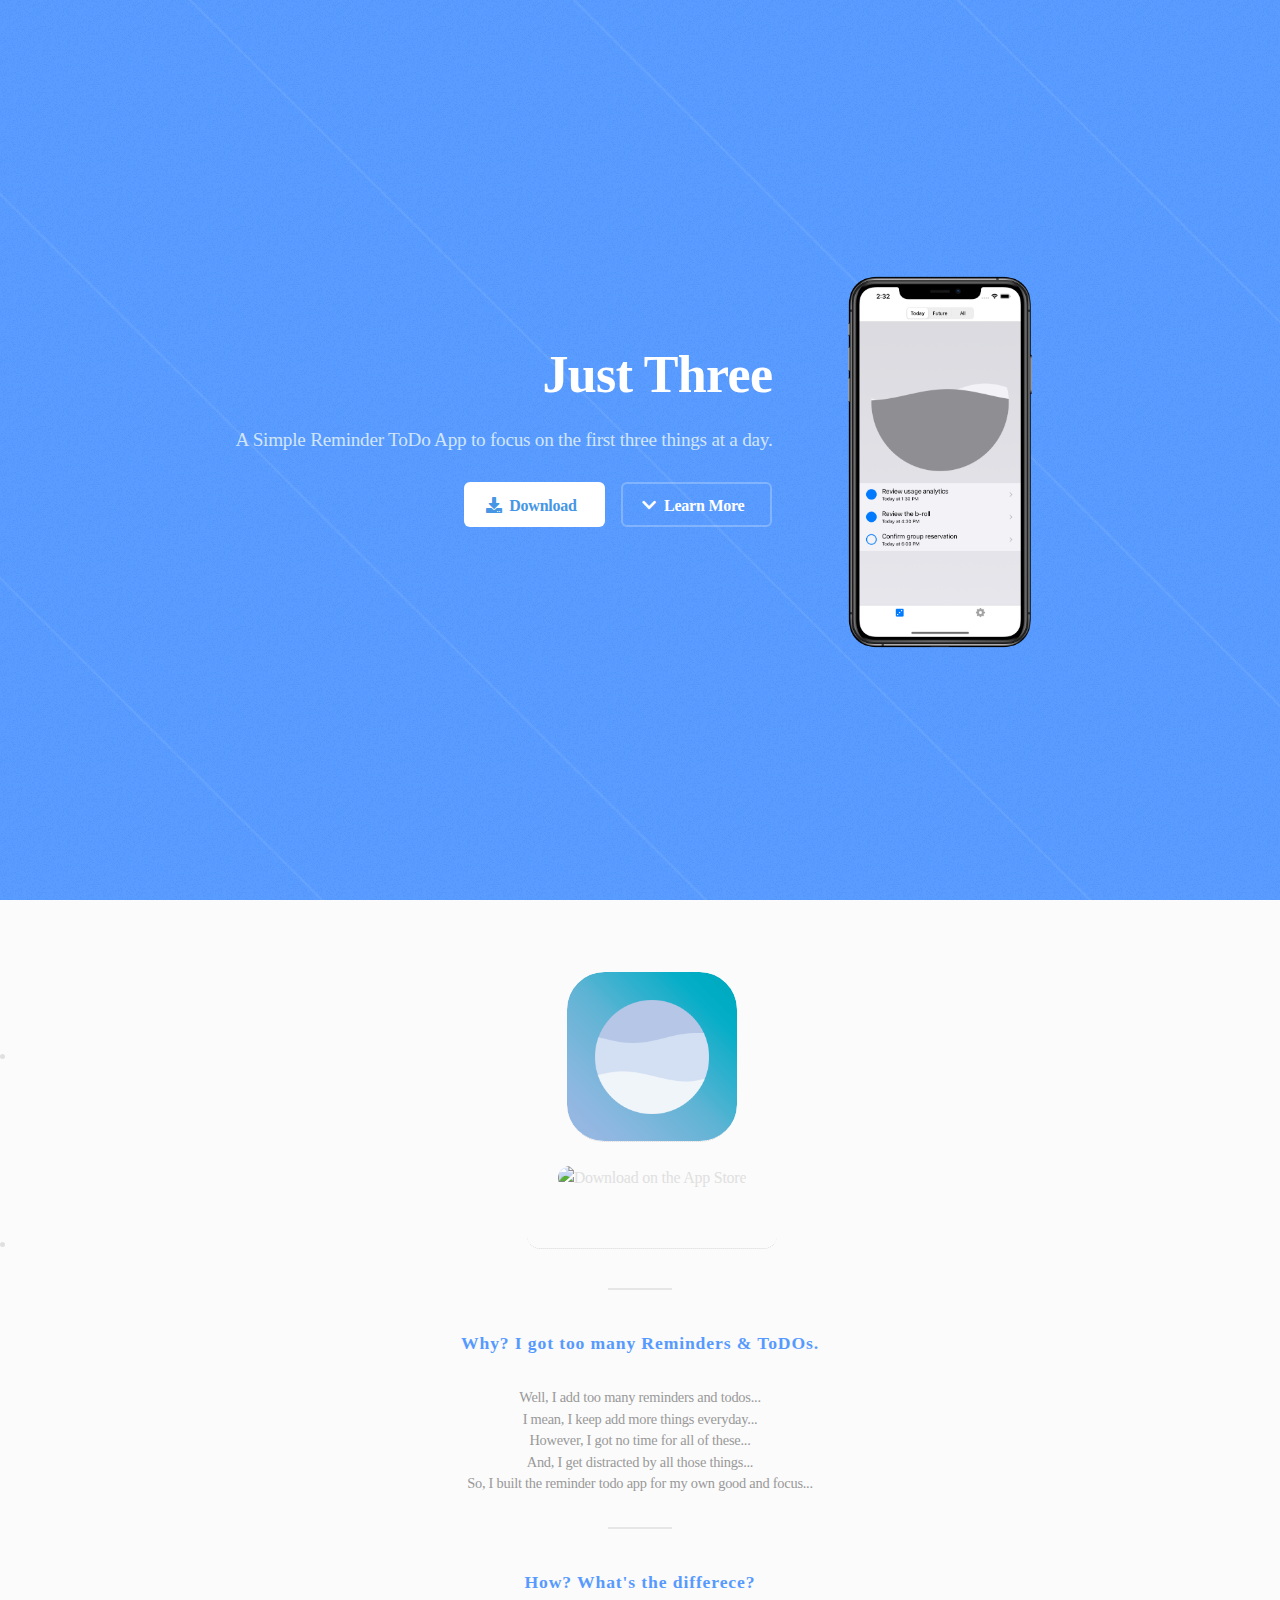
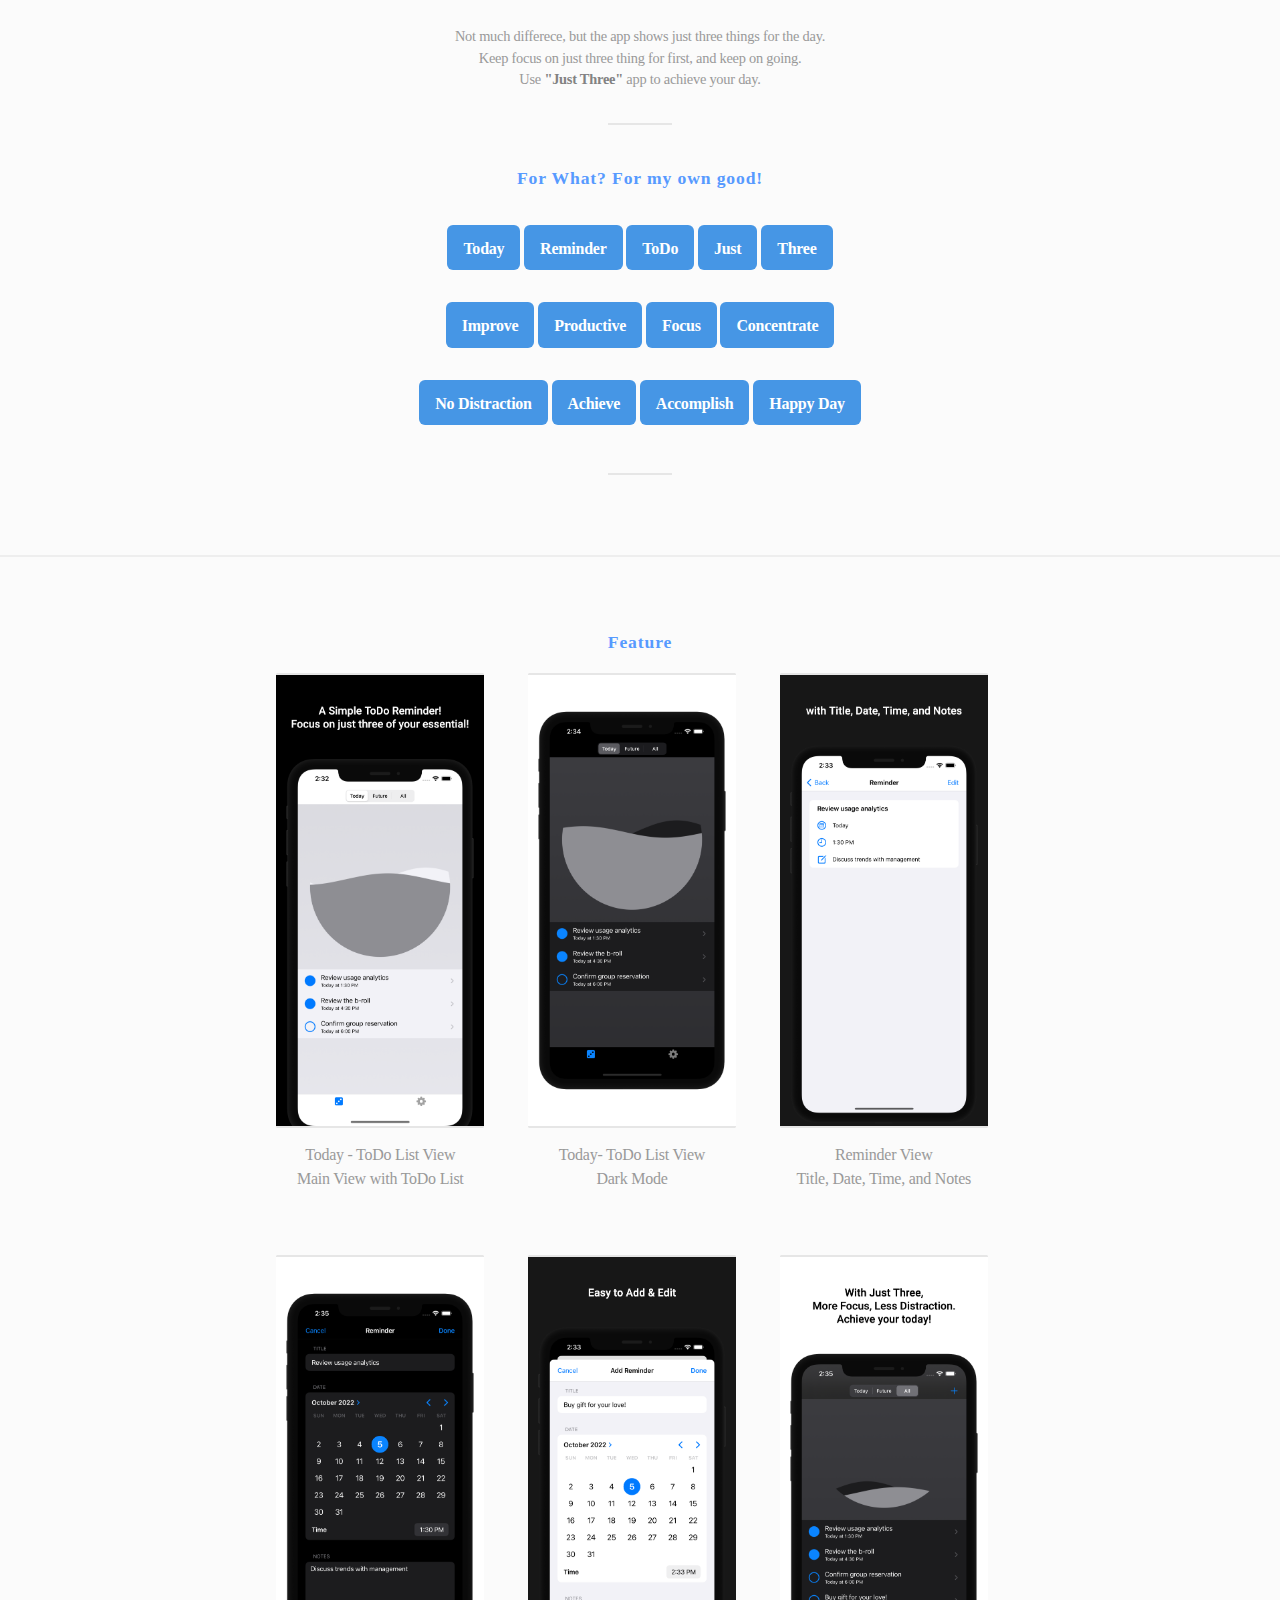
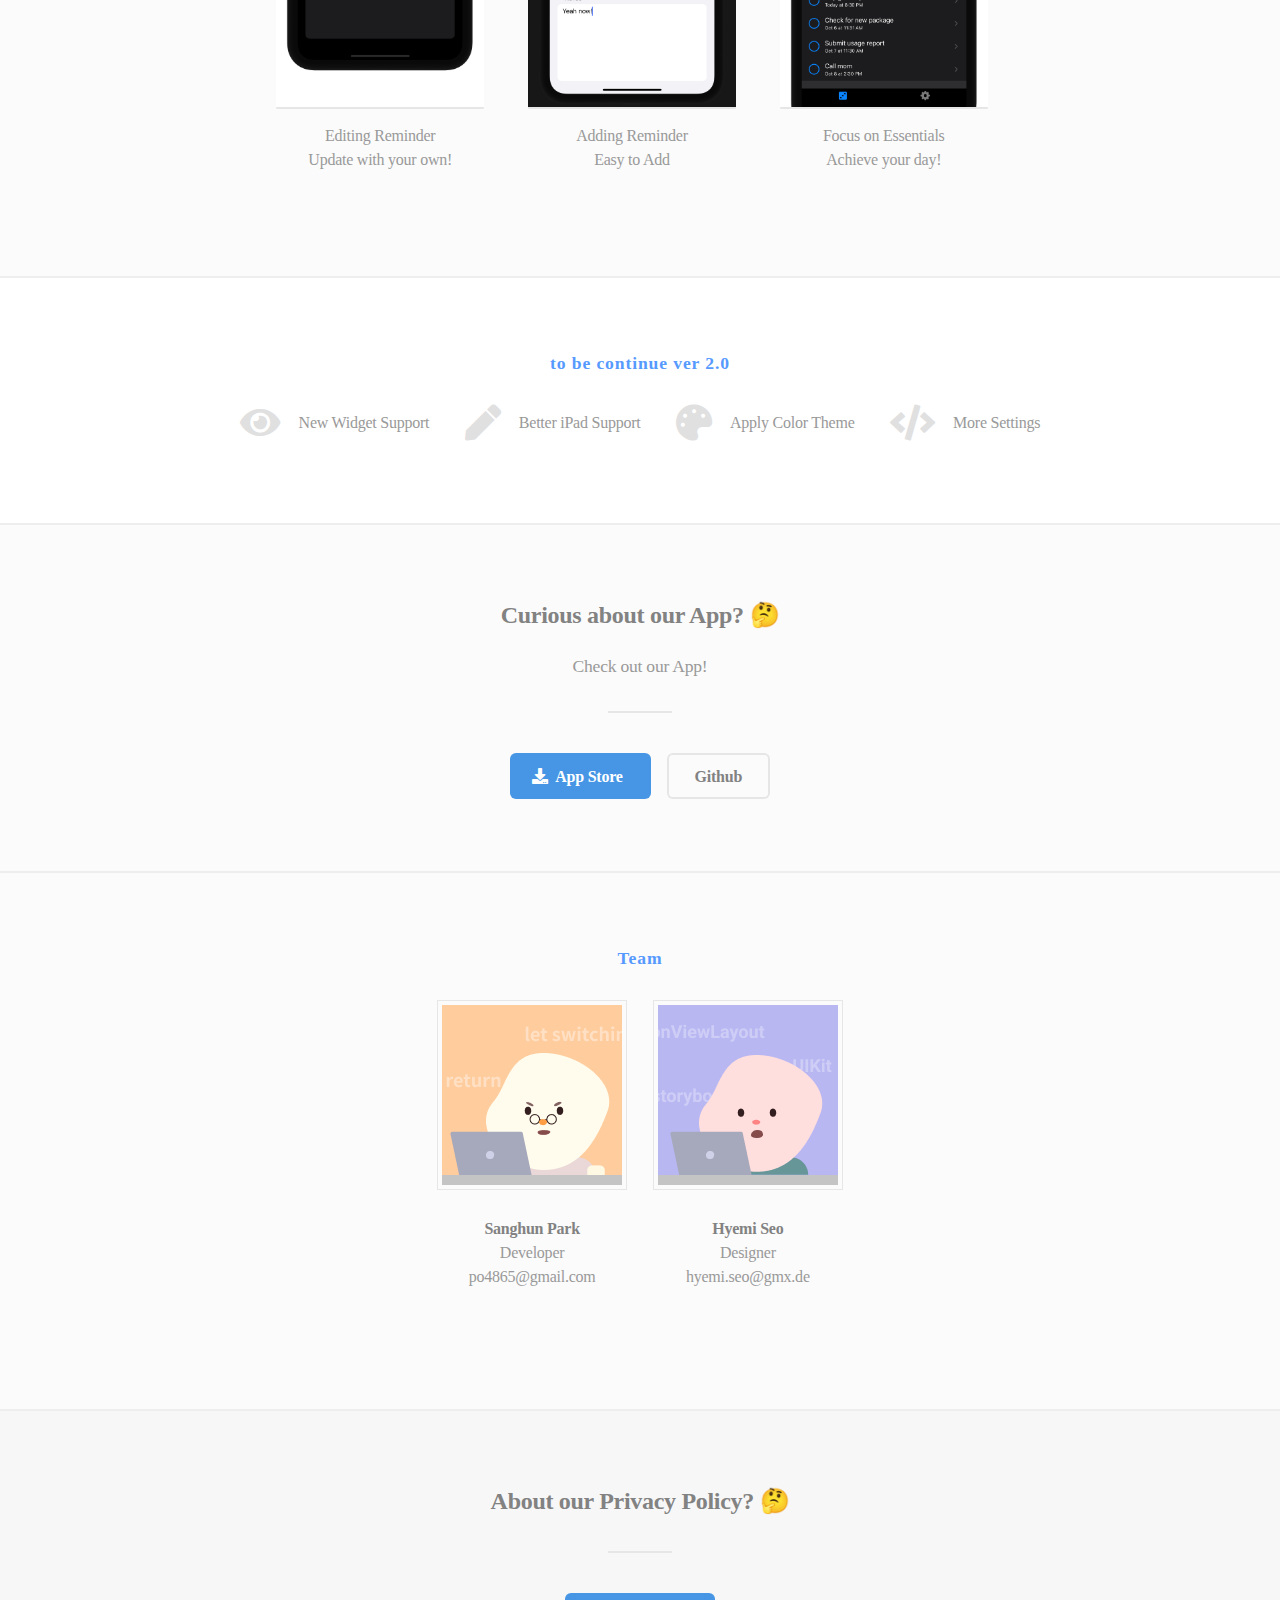
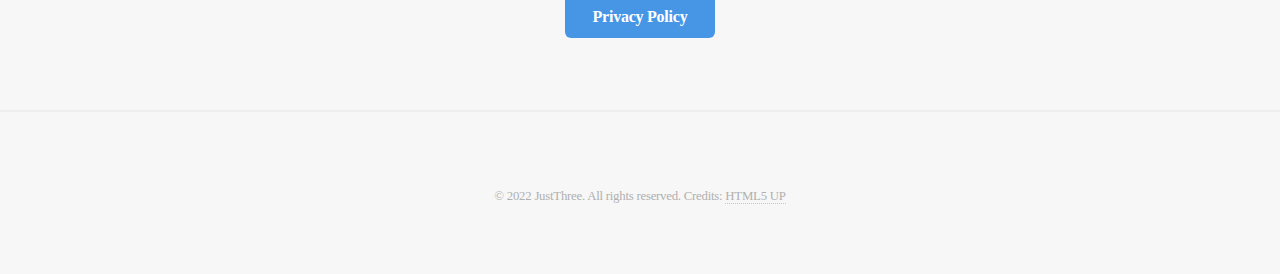
==== commit e53428f4: "docs: Update supporting page with app store link" ====
--- a/docs/index.html
+++ b/docs/index.html
@@ -9,7 +9,7 @@
 		<title>Just Three</title>
 		<meta charset="utf-8" />
 		<meta name="viewport" content="width=device-width, initial-scale=1, user-scalable=no" />
-		<meta name="apple-itunes-app" content="app-id=1629143360">
+		<meta name="apple-itunes-app" content="app-id=6443702845">
 		<link rel="stylesheet" href="assets/css/main.css" />
 		<noscript><link rel="stylesheet" href="assets/css/noscript.css" /></noscript>
 	</head>
@@ -21,7 +21,7 @@
 				<h1>Just Three</h1>
 				<p>A Simple Reminder ToDo App to focus on the first three things at a day.</p>
 				<ul class="actions">
-					<li><a href="" class="button primary icon solid fa-download">Download</a></li>
+					<li><a href="https://apps.apple.com/us/app/just-three-to-do/id6443702845" class="button primary icon solid fa-download">Download</a></li>
 					<li><a href="#one" class="button icon solid fa-chevron-down scrolly">Learn More</a></li>
 				</ul>
 			</div>
@@ -34,13 +34,13 @@
 
 		<!-- One -->
 		<section id="one" class="wrapper style2 special">
-			<!-- <header class="major">
+			<header class="major">
 				<ul calss="icons major">
-					<li class="icon"><a href="https://apps.apple.com/app/home-poker-table/id1629143360?itscg=30200&amp;itsct=apps_box_appicon" style="width: 170px; height: 170px; border-radius: 22%; overflow: hidden; display: inline-block; vertical-align: middle;"><img src="images/180.png" alt="Home Poker Table" style="width: 170px; height: 170px; border-radius: 22%; overflow: hidden; display: inline-block; vertical-align: middle;"></a></li>
-					<br>
-					<li class="icon"><a href="https://apps.apple.com/app/home-poker-table/id1629143360?itsct=apps_box_badge&amp;itscg=30200" style="display: inline-block; overflow: hidden; border-radius: 13px; width: 250px; height: 83px;"><img src="https://tools.applemediaservices.com/api/badges/download-on-the-app-store/black/en-us?size=250x83&amp;releaseDate=1655510400&h=4ddcec1b64994e80074b98a6b613c5dd" alt="Download on the App Store" style="border-radius: 13px; width: 250px; height: 83px;"></a></li>
+					<li class="icon"><a href="https://apps.apple.com/app/just-three-to-do/id6443702845?itscg=30200&amp;itsct=apps_box_appicon" style="width: 170px; height: 170px; border-radius: 22%; overflow: hidden; display: inline-block; vertical-align: middle;"><img src="images/180.png" alt="Home Poker Table" style="width: 170px; height: 170px; border-radius: 22%; overflow: hidden; display: inline-block; vertical-align: middle;"></a></li>
+					<br>
+					<li class="icon"><a href="https://apps.apple.com/app/just-three-to-do/id6443702845?itsct=apps_box_badge&amp;itscg=30200" style="display: inline-block; overflow: hidden; border-radius: 13px; width: 250px; height: 83px;"><img src="https://tools.applemediaservices.com/api/badges/download-on-the-app-store/black/en-us?size=250x83&amp;releaseDate=1655510400&h=4ddcec1b64994e80074b98a6b613c5dd" alt="Download on the App Store" style="border-radius: 13px; width: 250px; height: 83px;"></a></li>
 				</ul>
-			</header> -->
+			</header>
 			<header class="major">
 				<h4>Why? I got too many Reminders & ToDOs.</h4>
 				<p>
@@ -177,7 +177,7 @@
 				<p>Check out our App!</p>
 			</header>
 			<ul class="actions special">
-				<!-- <li><a href="https://apps.apple.com/app/home-poker-table/id1629143360" class="button primary icon solid fa-download">App Store</a></li> -->
+				<li><a href="https://apps.apple.com/app/just-three-to-do/id6443702845" class="button primary icon solid fa-download">App Store</a></li>
 				<li><a href="https://github.com/san-ghun/JustThree" class="button">Github</a></li>
 			</ul>
 		</section>
